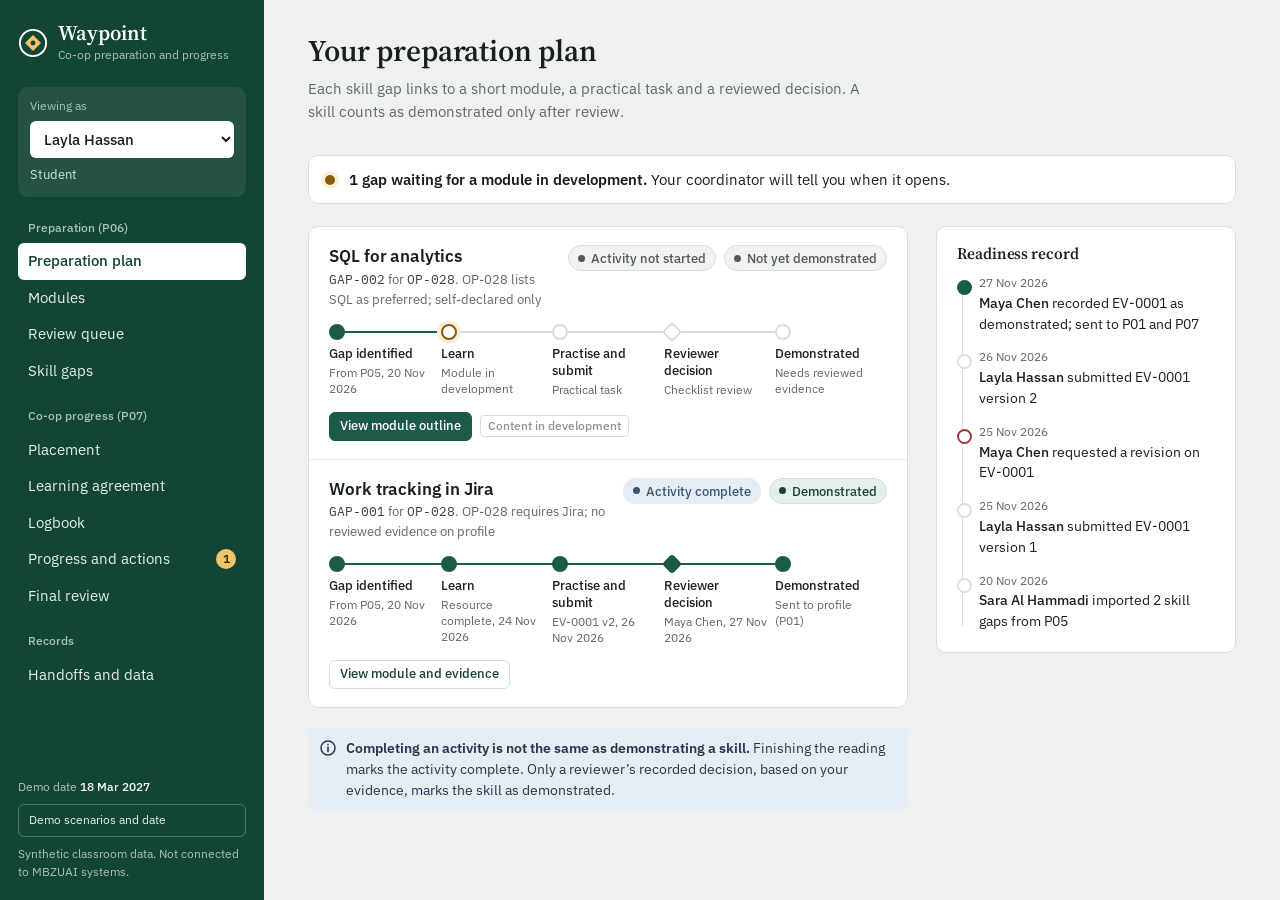
==== source/src/index.html @ a1a3642f "Publish Waypoint prototype (P06/P07) Co-Authored-By: Claude Opus 5.5 <noreply@anthropic.com>" ====
<!doctype html>
<html lang="en">
<head>
<meta charset="utf-8">
<meta name="viewport" content="width=device-width, initial-scale=1">
<title>Waypoint · Co-op preparation and progress</title>
<meta name="description" content="Classroom prototype for BUS2010 projects P06 and P07: internship preparation and co-op learning progress.">
<link rel="icon" href="data:image/svg+xml,%3Csvg xmlns='http://www.w3.org/2000/svg' viewBox='0 0 32 32'%3E%3Ccircle cx='16' cy='16' r='15' fill='%23134537'/%3E%3Cpath d='M16 7.5 24.5 16 16 24.5 7.5 16z' fill='%23F2C36B'/%3E%3C/svg%3E">
<link rel="stylesheet" href="fonts/fonts.css"><!--FONTS-->
<link rel="stylesheet" href="styles.css">
</head>
<body>
<div id="root"></div>
<noscript>Waypoint needs JavaScript to run.</noscript>
<script src="data.js"></script>
<script src="app.js"></script>
</body>
</html>
---- source/src/fonts/fonts.css ----
@font-face{font-family:'Plex Sans';src:url(plex.woff2) format('woff2');font-weight:400 600;font-style:normal;font-display:swap}
@font-face{font-family:'Plex Sans';src:url(plex-italic.woff2) format('woff2');font-weight:400;font-style:italic;font-display:swap}
@font-face{font-family:'Source Serif';src:url(serif.woff2) format('woff2');font-weight:400 600;font-style:normal;font-display:swap}
@font-face{font-family:'Plex Mono';src:url(mono.woff2) format('woff2');font-weight:400;font-style:normal;font-display:swap}
---- source/src/styles.css ----
/* Waypoint — design tokens */
:root {
  --canvas: #EEF1EF;
  --paper: #FFFFFF;
  --ink: #18201C;
  --ink-2: #3A4540;
  --muted: #5E6A64;
  --line: #D8DFDB;
  --line-2: #E7ECE9;

  --pine: #1D5A49;
  --pine-ink: #134537;
  --pine-50: #E4EFEA;
  --pine-100: #CFE2DA;

  --slate: #3C5672;  --slate-50: #E5ECF3;
  --amber: #8A5A0E;  --amber-50: #FAF0DA; --amber-line: #E9CF9A;
  --red: #A23A31;    --red-50: #FBE7E4;   --red-line: #EDBDB7;

  --serif: "Source Serif", "Iowan Old Style", "Charter", Georgia, serif;
  --sans: "Plex Sans", "IBM Plex Sans", "Segoe UI", system-ui, sans-serif;
  --mono: "Plex Mono", "IBM Plex Mono", ui-monospace, Menlo, monospace;

  --r-sm: 6px; --r-md: 10px;
  --focus: 0 0 0 3px #FFFFFF, 0 0 0 5px var(--pine);
}

* { box-sizing: border-box; }
html, body { margin: 0; height: 100%; }
body {
  font-family: var(--sans); font-size: 15px; line-height: 1.55; color: var(--ink);
  background: var(--canvas); -webkit-font-smoothing: antialiased;
  font-feature-settings: "kern", "liga";
}
h1, h2, h3 { font-family: var(--serif); font-weight: 600; color: var(--ink); margin: 0; letter-spacing: -0.005em; }
h1 { font-size: 30px; line-height: 1.15; }
h2 { font-size: 20px; line-height: 1.3; }
h3 { font-size: 16px; line-height: 1.35; font-family: var(--sans); font-weight: 600; }
p { margin: 0 0 10px; }
a { color: var(--pine); text-underline-offset: 2px; }
button, input, select, textarea { font: inherit; color: inherit; }
:focus-visible { outline: none; box-shadow: var(--focus); border-radius: var(--r-sm); }
.id { font-family: var(--mono); font-size: 12.5px; color: var(--ink-2); letter-spacing: 0; }
.muted { color: var(--muted); }
.small { font-size: 13px; }
.sr-only { position: absolute; width: 1px; height: 1px; overflow: hidden; clip: rect(0 0 0 0); white-space: nowrap; }

/* ---------- Shell ---------- */
.app { display: grid; grid-template-columns: 264px 1fr; min-height: 100vh; }
.side {
  background: var(--pine-ink); color: #E6EFEA; padding: 22px 18px 18px;
  display: flex; flex-direction: column; gap: 22px; position: sticky; top: 0; height: 100vh; overflow-y: auto;
}
.brand { display: flex; align-items: center; gap: 10px; }
.brand-mark { width: 30px; height: 30px; flex: none; }
.brand-name { font-family: var(--serif); font-size: 21px; font-weight: 600; color: #fff; line-height: 1; }
.brand-sub { font-size: 12px; color: #A9C4B9; margin-top: 3px; }

.whoami { background: rgba(255,255,255,0.07); border-radius: var(--r-md); padding: 10px 12px 12px; }
.whoami label { display: block; font-size: 12px; color: #A9C4B9; margin-bottom: 6px; }
.whoami select {
  width: 100%; background: #fff; color: var(--ink); border: 0; border-radius: var(--r-sm);
  padding: 8px 10px; font-weight: 500;
}
.whoami .role-line { font-size: 12.5px; color: #CFE2DA; margin-top: 7px; }

nav { display: grid; gap: 18px; }
.nav-group h4 { font-family: var(--sans); font-size: 12px; font-weight: 500; color: #A9C4B9; margin: 0 0 6px 10px; }
.nav-group ul { list-style: none; margin: 0; padding: 0; }
.nav-group a {
  display: flex; align-items: center; justify-content: space-between; gap: 8px;
  padding: 7px 10px; border-radius: var(--r-sm); color: #E6EFEA; text-decoration: none; font-size: 14.5px;
}
.nav-group a:hover { background: rgba(255,255,255,0.07); }
.nav-group a[aria-current="page"] { background: #fff; color: var(--pine-ink); font-weight: 500; }
.nav-count {
  font-size: 11.5px; font-weight: 600; min-width: 20px; height: 20px; padding: 0 6px; border-radius: 10px;
  background: #F2C36B; color: #3A2604; display: inline-flex; align-items: center; justify-content: center;
}
.side-foot { margin-top: auto; font-size: 12px; color: #A9C4B9; display: grid; gap: 8px; }
.side-foot .today { color: #fff; font-weight: 500; }
.side-foot button { background: transparent; border: 1px solid rgba(255,255,255,0.25); color: #E6EFEA; border-radius: var(--r-sm); padding: 6px 10px; cursor: pointer; text-align: left; }
.side-foot button:hover { background: rgba(255,255,255,0.07); }

.main { padding: 34px 44px 60px; min-width: 0; }
.page-head { max-width: 1040px; display: flex; align-items: flex-start; justify-content: space-between; gap: 24px; margin-bottom: 22px; }
.page-head .lede { color: var(--muted); margin-top: 8px; max-width: 64ch; }
.crumb { font-size: 13px; color: var(--muted); margin-bottom: 8px; }
.crumb a { color: var(--muted); }

.layout { display: grid; grid-template-columns: minmax(0, 1fr) 300px; gap: 28px; max-width: 1040px; align-items: start; }
.layout.single { grid-template-columns: minmax(0, 1fr); }
.stack { display: grid; gap: 20px; }

.panel { background: var(--paper); border: 1px solid var(--line); border-radius: var(--r-md); }
.panel-head { padding: 16px 20px 0; display: flex; align-items: baseline; justify-content: space-between; gap: 12px; }
.panel-body { padding: 14px 20px 20px; }
.panel-body > :last-child { margin-bottom: 0; }
.divided > * + * { border-top: 1px solid var(--line-2); }

/* ---------- Next action strip ---------- */
.next {
  max-width: 1040px; display: flex; align-items: center; gap: 14px; margin-bottom: 22px;
  background: var(--paper); border: 1px solid var(--line); border-radius: var(--r-md); padding: 12px 16px;
}
.next-dot { width: 10px; height: 10px; border-radius: 50%; background: var(--amber); flex: none; box-shadow: 0 0 0 4px var(--amber-50); }
.next.done .next-dot { background: var(--pine); box-shadow: 0 0 0 4px var(--pine-50); }
.next.block .next-dot { background: var(--red); box-shadow: 0 0 0 4px var(--red-50); }
.next-text { flex: 1; }
.next-text strong { font-weight: 600; }

/* ---------- Status chips ---------- */
.chip {
  display: inline-flex; align-items: center; gap: 6px; font-size: 12.5px; font-weight: 500;
  padding: 2px 9px; border-radius: 999px; border: 1px solid transparent; white-space: nowrap; line-height: 1.6;
}
.chip::before { content: ""; width: 7px; height: 7px; border-radius: 50%; background: currentColor; }
.chip.none { background: #F1F3F2; color: #4F5A55; border-color: var(--line); }
.chip.info { background: var(--slate-50); color: var(--slate); }
.chip.wait { background: var(--amber-50); color: var(--amber); border-color: var(--amber-line); }
.chip.warn { background: var(--red-50); color: var(--red); border-color: var(--red-line); }
.chip.ok { background: var(--pine-50); color: var(--pine-ink); border-color: var(--pine-100); }
.chip.plain::before { display: none; }

.tag { font-size: 11.5px; font-weight: 500; padding: 1px 7px; border-radius: 4px; border: 1px solid var(--line); color: var(--muted); background: #fff; white-space: nowrap; }
.tag.sim { border-style: dashed; }
.tag.def { color: #8A9590; }

/* ---------- Evidence chain (signature element) ---------- */
.chain { padding: 0; list-style: none; display: grid; grid-template-columns: repeat(5, minmax(0, 1fr)); position: relative; margin: 6px 0 2px; }
.chain-step { position: relative; padding-top: 22px; padding-right: 8px; }
.chain-step::before { /* connector */
  content: ""; position: absolute; top: 7px; left: 0; right: 0; height: 2px; background: var(--line);
}
.chain-step:first-child::before { left: 8px; }
.chain-step:last-child::before { right: auto; width: 8px; }
.chain-step.reached::before { background: var(--pine); }
.chain-node {
  position: absolute; top: 0; left: 0; width: 16px; height: 16px; border-radius: 50%;
  background: #fff; border: 2px solid var(--line); z-index: 1;
}
.chain-step.reached .chain-node { background: var(--pine); border-color: var(--pine); }
.chain-step.current .chain-node { border-color: var(--amber); background: #fff; box-shadow: 0 0 0 4px var(--amber-50); }
.chain-step.blocked .chain-node { border-color: var(--red); box-shadow: 0 0 0 4px var(--red-50); }
.chain-label { font-size: 13px; font-weight: 500; color: var(--ink); line-height: 1.3; }
.chain-sub { font-size: 12px; color: var(--muted); line-height: 1.35; margin-top: 2px; }
.chain-step.gate .chain-node { border-radius: 4px; transform: rotate(45deg) scale(0.9); }
.chain-gate-note {
  position: absolute; top: -3px; left: 22px; font-size: 11.5px; color: var(--muted); white-space: nowrap;
}

/* ---------- Skill rows ---------- */
.skill { padding: 18px 20px; }
.skill-top { display: flex; justify-content: space-between; align-items: flex-start; gap: 16px; margin-bottom: 14px; }
.skill-top h3 { font-size: 16.5px; }
.skill-top > :last-child { flex: none; }
.skill-top .btn-row { flex-wrap: nowrap; }
.skill-meta { font-size: 13px; color: var(--muted); margin-top: 2px; }

/* ---------- Buttons & forms ---------- */
.btn {
  display: inline-flex; align-items: center; justify-content: center; gap: 8px;
  border-radius: var(--r-sm); border: 1px solid var(--pine); background: var(--pine); color: #fff;
  padding: 8px 14px; font-weight: 500; font-size: 14px; cursor: pointer; text-decoration: none; line-height: 1.3;
}
.btn:hover { background: var(--pine-ink); border-color: var(--pine-ink); }
.btn.secondary { background: #fff; color: var(--pine-ink); border-color: var(--pine-100); }
.btn.secondary:hover { background: var(--pine-50); }
.btn.danger { background: #fff; color: var(--red); border-color: var(--red-line); }
.btn.danger:hover { background: var(--red-50); }
.btn.ghost { background: transparent; border-color: transparent; color: var(--pine-ink); padding-left: 6px; padding-right: 6px; }
.btn.ghost:hover { background: var(--pine-50); }
.btn.sm { padding: 5px 10px; font-size: 13px; }
.btn[disabled] { background: #EEF1EF; color: #8B9690; border-color: var(--line); cursor: not-allowed; }
.btn-row { display: flex; flex-wrap: wrap; gap: 8px; align-items: center; }

.field { display: grid; gap: 5px; margin-bottom: 14px; }
.field label, .field .label { font-size: 13.5px; font-weight: 500; color: var(--ink-2); }
.field .hint { font-size: 12.5px; color: var(--muted); }
.input, select.input, textarea.input {
  width: 100%; border: 1px solid #C9D2CD; border-radius: var(--r-sm); background: #fff; padding: 8px 10px;
}
textarea.input { min-height: 96px; resize: vertical; line-height: 1.5; }
.input:focus { outline: none; border-color: var(--pine); box-shadow: 0 0 0 3px var(--pine-50); }
.field.error .input { border-color: var(--red); }
.field .err { font-size: 12.5px; color: var(--red); font-weight: 500; }
.grid-2 { display: grid; grid-template-columns: 1fr 1fr; gap: 14px; }
.check { display: flex; gap: 10px; align-items: flex-start; padding: 8px 0; }
.check input { width: 17px; height: 17px; margin-top: 3px; accent-color: var(--pine); flex: none; }

/* ---------- Notices ---------- */
.notice { border-radius: var(--r-sm); padding: 10px 12px; font-size: 13.5px; display: flex; gap: 10px; align-items: flex-start; }
.notice.rule { background: var(--slate-50); color: #24384D; }
.notice.warn { background: var(--red-50); color: #6E231D; }
.notice.wait { background: var(--amber-50); color: #5C3B07; }
.notice.ok { background: var(--pine-50); color: var(--pine-ink); }
.notice svg { flex: none; margin-top: 2px; }
.locked { font-size: 12.5px; color: var(--muted); }
.locked button { background: none; border: 0; padding: 0; color: var(--pine); text-decoration: underline; cursor: pointer; font-size: inherit; }

/* ---------- Tables ---------- */
.table { width: 100%; border-collapse: collapse; font-size: 14px; }
.table th { text-align: left; font-weight: 500; font-size: 12.5px; color: var(--muted); padding: 8px 10px; border-bottom: 1px solid var(--line); }
.table td { padding: 10px; border-bottom: 1px solid var(--line-2); vertical-align: top; }
.table tr:last-child td { border-bottom: 0; }
.table tr.is-overdue td { background: #FFF8F7; }

/* ---------- Record rail (history timeline) ---------- */
.rail { position: sticky; top: 24px; }
.rail .panel-body { padding-top: 10px; }
.timeline { list-style: none; margin: 0; padding: 0; position: relative; }
.timeline::before { content: ""; position: absolute; left: 5px; top: 6px; bottom: 6px; width: 1px; background: var(--line); }
.timeline li { position: relative; padding: 0 0 14px 22px; font-size: 13.5px; }
.timeline li:last-child { padding-bottom: 0; }
.timeline li::before { content: ""; position: absolute; left: 0; top: 6px; width: 11px; height: 11px; border-radius: 50%; background: #fff; border: 2px solid var(--line); }
.timeline li.ok::before { border-color: var(--pine); background: var(--pine); }
.timeline li.wait::before { border-color: #D8A445; }
.timeline li.warn::before { border-color: var(--red); }
.timeline .when { font-size: 12px; color: var(--muted); }
.timeline .who { font-weight: 500; }

/* ---------- Module page ---------- */
.reading { font-family: var(--serif); font-size: 16.5px; line-height: 1.65; max-width: 62ch; }
.reading h3 { font-family: var(--serif); font-size: 17px; margin: 16px 0 4px; }
.reading p { margin: 0 0 6px; }
.outcome { font-family: var(--serif); font-size: 18px; line-height: 1.5; color: var(--ink); max-width: 60ch; }
.checklist { margin: 0; padding: 0 0 0 0; list-style: none; counter-reset: c; }
.checklist li { counter-increment: c; display: grid; grid-template-columns: 26px 1fr; padding: 6px 0; font-size: 14px; }
.checklist li::before { content: counter(c); font-family: var(--mono); font-size: 12px; color: var(--muted); padding-top: 2px; }

/* ---------- Simulated board ---------- */
.board { display: grid; grid-template-columns: repeat(3, minmax(0, 1fr)); gap: 12px; }
.col { background: #F5F7F6; border: 1px solid var(--line-2); border-radius: var(--r-sm); padding: 10px; min-height: 160px; }
.col-head { display: flex; justify-content: space-between; font-size: 13px; font-weight: 600; color: var(--ink-2); margin-bottom: 8px; }
.card { background: #fff; border: 1px solid var(--line); border-radius: var(--r-sm); padding: 9px 10px; margin-bottom: 8px; font-size: 13.5px; }
.card .key { font-family: var(--mono); font-size: 11.5px; color: var(--muted); }
.card .summary { margin: 2px 0 8px; line-height: 1.4; }
.card .row { display: flex; gap: 6px; align-items: center; flex-wrap: wrap; }
.card select { font-size: 12.5px; padding: 3px 6px; border: 1px solid var(--line); border-radius: 4px; background: #fff; max-width: 100%; }
.card .unassigned { color: var(--red); font-size: 12px; font-weight: 500; }
.board.readonly .card select, .board.readonly .card button { display: none; }
.board-log { margin: 12px 0 0; padding: 0; list-style: none; font-size: 13px; }
.board-log li { padding: 5px 0; border-top: 1px dashed var(--line); }

/* ---------- Diff / versions ---------- */
.version { border: 1px solid var(--line); border-radius: var(--r-sm); padding: 12px 14px; }
.version + .version { margin-top: 10px; }
.version.superseded { background: #FAFBFA; }
.version .vhead { display: flex; justify-content: space-between; gap: 10px; font-size: 12.5px; color: var(--muted); margin-bottom: 6px; }
.feedback { border-left: 0; background: var(--amber-50); border-radius: var(--r-sm); padding: 10px 12px; font-size: 14px; margin-top: 10px; }
.feedback.note { background: #F3F6F4; }
.feedback .fhead { font-size: 12.5px; color: var(--muted); margin-bottom: 3px; }

/* ---------- Outcomes / progress ---------- */
.outcome-row { display: grid; grid-template-columns: 54px minmax(0,1fr) 170px; gap: 14px; padding: 14px 20px; align-items: start; }
.outcome-row .lo { font-family: var(--mono); font-size: 12.5px; color: var(--muted); padding-top: 2px; }
.ev-list { display: flex; flex-wrap: wrap; gap: 6px; margin-top: 6px; }
.ev { font-family: var(--mono); font-size: 12px; padding: 2px 7px; border-radius: 4px; background: #F1F4F2; border: 1px solid var(--line-2); color: var(--ink-2); }
.ev.missing { background: var(--red-50); color: var(--red); border-color: var(--red-line); font-family: var(--sans); font-weight: 500; }
.ev.excluded { text-decoration: line-through; color: var(--muted); }

.two-col { display: grid; grid-template-columns: 1fr 1fr; gap: 20px; }
.voice { border-radius: var(--r-md); padding: 18px 20px; border: 1px solid var(--line); background: #fff; }
.voice.employer { background: #F7F8FA; }
.voice h3 { margin-bottom: 4px; }
.voice .who { font-size: 13px; color: var(--muted); margin-bottom: 12px; }
.quote { font-family: var(--serif); font-size: 16px; line-height: 1.6; }

.kv { display: grid; grid-template-columns: 130px 1fr; gap: 6px 14px; font-size: 14px; }
.kv dt { color: var(--muted); }
.kv dd { margin: 0; }

pre.payload {
  font-family: var(--mono); font-size: 12px; line-height: 1.55; background: #F4F6F5; border: 1px solid var(--line-2);
  border-radius: var(--r-sm); padding: 10px 12px; overflow-x: auto; margin: 8px 0 0; color: var(--ink-2);
}

/* ---------- Toast ---------- */
.toast {
  position: fixed; bottom: 22px; left: 50%; transform: translate(-50%, 20px); opacity: 0;
  background: var(--ink); color: #fff; padding: 10px 16px; border-radius: var(--r-sm); font-size: 14px;
  transition: opacity .18s ease, transform .18s ease; pointer-events: none; z-index: 10; max-width: 80vw;
}
.toast.show { opacity: 1; transform: translate(-50%, 0); }

/* ---------- Dialog ---------- */
dialog { border: 0; border-radius: var(--r-md); padding: 0; width: min(520px, 92vw); box-shadow: 0 20px 60px rgba(20,30,25,.25); }
dialog::backdrop { background: rgba(20,30,25,.35); }
dialog .panel-body { padding: 20px 22px; }
.preset { display: grid; grid-template-columns: 1fr auto; gap: 12px; align-items: center; padding: 12px 0; border-top: 1px solid var(--line-2); }
.preset:first-of-type { border-top: 0; }

.empty { padding: 26px 20px; text-align: left; }
.empty h3 { margin-bottom: 4px; }

@media (max-width: 1100px) {
  .layout { grid-template-columns: minmax(0, 1fr); }
  .rail { position: static; }
}
@media (max-width: 820px) {
  .app { grid-template-columns: 1fr; }
  .side { position: static; height: auto; }
  .main { padding: 24px 18px 48px; }
  .board, .two-col, .grid-2 { grid-template-columns: 1fr; }
  .chain { grid-template-columns: 1fr; gap: 0; }
  .chain-step { padding: 0 0 14px 28px; }
  .chain-step::before, .chain-step:first-child::before, .chain-step:last-child::before { top: 0; bottom: 0; left: 7px; right: auto; width: 2px; height: auto; }
  .chain-step:first-child::before { top: 8px; }
  .chain-step:last-child::before { bottom: auto; height: 8px; }
  .skill-top, .page-head { flex-direction: column; gap: 10px; }
  .skill-top .btn-row { flex-wrap: wrap; }
  .table { display: block; overflow-x: auto; }
  .kv { grid-template-columns: 1fr; }
  .outcome-row { grid-template-columns: 1fr; }
}
@media (prefers-reduced-motion: reduce) { .toast { transition: none; } }
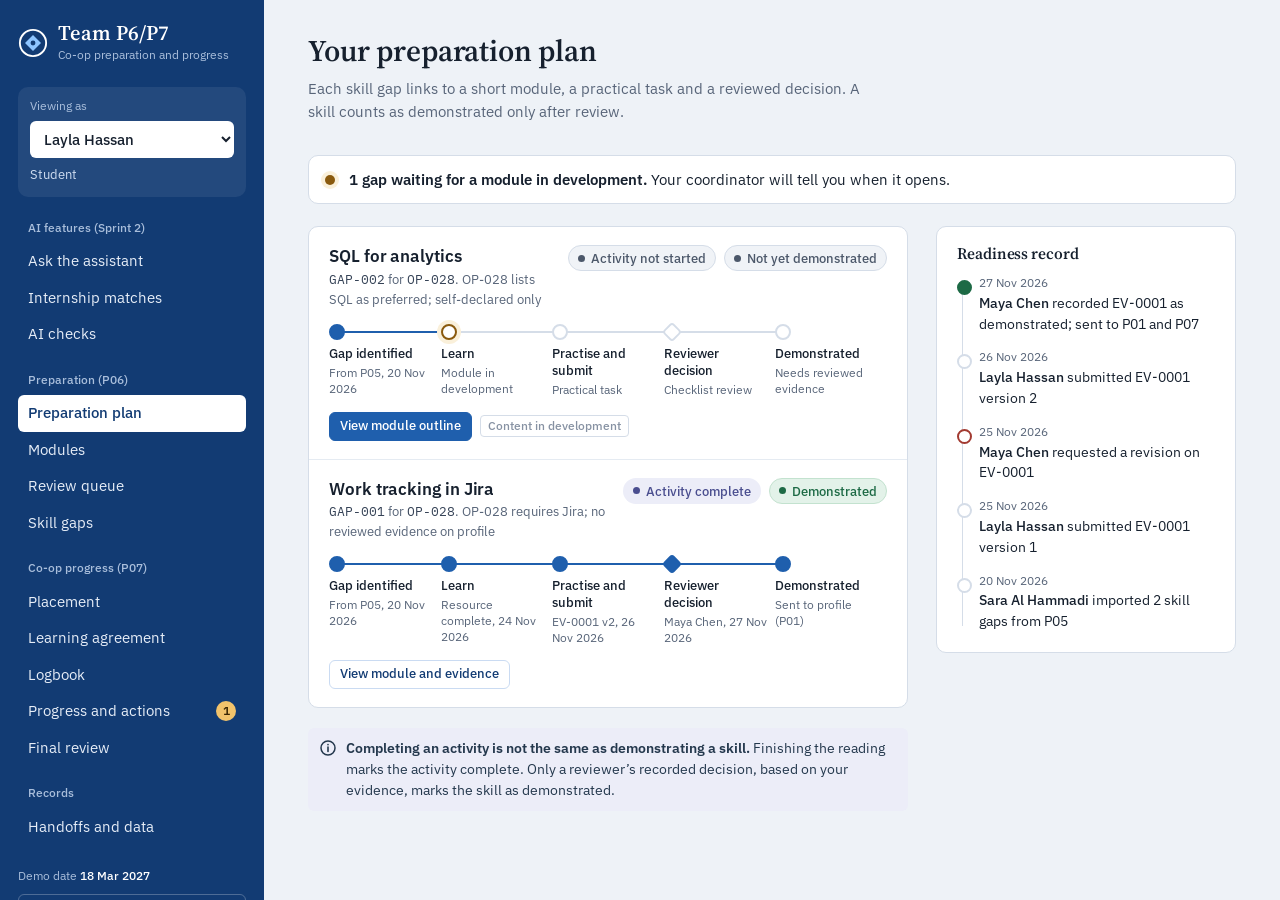
==== commit 04fb80da: "Sprint 2: Team P6/P7 rebrand, blue theme, AI assistant and matching - Rename the product to Team P6/" ====
--- a/source/src/index.html
+++ b/source/src/index.html
@@ -3,16 +3,18 @@
 <head>
 <meta charset="utf-8">
 <meta name="viewport" content="width=device-width, initial-scale=1">
-<title>Waypoint · Co-op preparation and progress</title>
-<meta name="description" content="Classroom prototype for BUS2010 projects P06 and P07: internship preparation and co-op learning progress.">
-<link rel="icon" href="data:image/svg+xml,%3Csvg xmlns='http://www.w3.org/2000/svg' viewBox='0 0 32 32'%3E%3Ccircle cx='16' cy='16' r='15' fill='%23134537'/%3E%3Cpath d='M16 7.5 24.5 16 16 24.5 7.5 16z' fill='%23F2C36B'/%3E%3C/svg%3E">
+<title>Team P6/P7 · Co-op preparation and progress</title>
+<meta name="description" content="Team P6/P7 classroom prototype for BUS2010 IPP projects P06 and P07: internship preparation, co-op learning progress, and Sprint 2 AI features (FAQ assistant and internship matching).">
+<link rel="icon" href="data:image/svg+xml,%3Csvg xmlns='http://www.w3.org/2000/svg' viewBox='0 0 32 32'%3E%3Ccircle cx='16' cy='16' r='15' fill='%23123B73'/%3E%3Cpath d='M16 7.5 24.5 16 16 24.5 7.5 16z' fill='%238EC5FF'/%3E%3C/svg%3E">
 <link rel="stylesheet" href="fonts/fonts.css"><!--FONTS-->
 <link rel="stylesheet" href="styles.css">
 </head>
 <body>
 <div id="root"></div>
-<noscript>Waypoint needs JavaScript to run.</noscript>
+<noscript>Team P6/P7 needs JavaScript to run.</noscript>
 <script src="data.js"></script>
+<script src="ai_data.js"></script>
+<script src="ai_engine.js"></script>
 <script src="app.js"></script>
 </body>
 </html>
--- a/source/src/styles.css
+++ b/source/src/styles.css
@@ -1,19 +1,20 @@
-/* Waypoint — design tokens */
+/* Team P6/P7 — design tokens (blue theme, Sprint 2) */
 :root {
-  --canvas: #EEF1EF;
+  --canvas: #EEF2F7;
   --paper: #FFFFFF;
-  --ink: #18201C;
-  --ink-2: #3A4540;
-  --muted: #5E6A64;
-  --line: #D8DFDB;
-  --line-2: #E7ECE9;
-
-  --pine: #1D5A49;
-  --pine-ink: #134537;
-  --pine-50: #E4EFEA;
-  --pine-100: #CFE2DA;
-
-  --slate: #3C5672;  --slate-50: #E5ECF3;
+  --ink: #16202E;
+  --ink-2: #364357;
+  --muted: #586579;
+  --line: #D5DDE8;
+  --line-2: #E5EBF2;
+
+  --brand: #1F5FAD;
+  --brand-ink: #123B73;
+  --brand-50: #E7EFFA;
+  --brand-100: #CADBF2;
+
+  --green: #1D6A45;  --green-50: #E3F2E9; --green-100: #C3E2CF;
+  --slate: #4A4E8F;  --slate-50: #ECEDF8;
   --amber: #8A5A0E;  --amber-50: #FAF0DA; --amber-line: #E9CF9A;
   --red: #A23A31;    --red-50: #FBE7E4;   --red-line: #EDBDB7;
 
@@ -22,7 +23,7 @@
   --mono: "Plex Mono", "IBM Plex Mono", ui-monospace, Menlo, monospace;
 
   --r-sm: 6px; --r-md: 10px;
-  --focus: 0 0 0 3px #FFFFFF, 0 0 0 5px var(--pine);
+  --focus: 0 0 0 3px #FFFFFF, 0 0 0 5px var(--brand);
 }
 
 * { box-sizing: border-box; }
@@ -37,7 +38,7 @@
 h2 { font-size: 20px; line-height: 1.3; }
 h3 { font-size: 16px; line-height: 1.35; font-family: var(--sans); font-weight: 600; }
 p { margin: 0 0 10px; }
-a { color: var(--pine); text-underline-offset: 2px; }
+a { color: var(--brand); text-underline-offset: 2px; }
 button, input, select, textarea { font: inherit; color: inherit; }
 :focus-visible { outline: none; box-shadow: var(--focus); border-radius: var(--r-sm); }
 .id { font-family: var(--mono); font-size: 12.5px; color: var(--ink-2); letter-spacing: 0; }
@@ -48,38 +49,38 @@
 /* ---------- Shell ---------- */
 .app { display: grid; grid-template-columns: 264px 1fr; min-height: 100vh; }
 .side {
-  background: var(--pine-ink); color: #E6EFEA; padding: 22px 18px 18px;
+  background: var(--brand-ink); color: #E6EDF7; padding: 22px 18px 18px;
   display: flex; flex-direction: column; gap: 22px; position: sticky; top: 0; height: 100vh; overflow-y: auto;
 }
 .brand { display: flex; align-items: center; gap: 10px; }
 .brand-mark { width: 30px; height: 30px; flex: none; }
 .brand-name { font-family: var(--serif); font-size: 21px; font-weight: 600; color: #fff; line-height: 1; }
-.brand-sub { font-size: 12px; color: #A9C4B9; margin-top: 3px; }
+.brand-sub { font-size: 12px; color: #A9BEDB; margin-top: 3px; }
 
 .whoami { background: rgba(255,255,255,0.07); border-radius: var(--r-md); padding: 10px 12px 12px; }
-.whoami label { display: block; font-size: 12px; color: #A9C4B9; margin-bottom: 6px; }
+.whoami label { display: block; font-size: 12px; color: #A9BEDB; margin-bottom: 6px; }
 .whoami select {
   width: 100%; background: #fff; color: var(--ink); border: 0; border-radius: var(--r-sm);
   padding: 8px 10px; font-weight: 500;
 }
-.whoami .role-line { font-size: 12.5px; color: #CFE2DA; margin-top: 7px; }
+.whoami .role-line { font-size: 12.5px; color: #CFDDF1; margin-top: 7px; }
 
 nav { display: grid; gap: 18px; }
-.nav-group h4 { font-family: var(--sans); font-size: 12px; font-weight: 500; color: #A9C4B9; margin: 0 0 6px 10px; }
+.nav-group h4 { font-family: var(--sans); font-size: 12px; font-weight: 500; color: #A9BEDB; margin: 0 0 6px 10px; }
 .nav-group ul { list-style: none; margin: 0; padding: 0; }
 .nav-group a {
   display: flex; align-items: center; justify-content: space-between; gap: 8px;
-  padding: 7px 10px; border-radius: var(--r-sm); color: #E6EFEA; text-decoration: none; font-size: 14.5px;
+  padding: 7px 10px; border-radius: var(--r-sm); color: #E6EDF7; text-decoration: none; font-size: 14.5px;
 }
 .nav-group a:hover { background: rgba(255,255,255,0.07); }
-.nav-group a[aria-current="page"] { background: #fff; color: var(--pine-ink); font-weight: 500; }
+.nav-group a[aria-current="page"] { background: #fff; color: var(--brand-ink); font-weight: 500; }
 .nav-count {
   font-size: 11.5px; font-weight: 600; min-width: 20px; height: 20px; padding: 0 6px; border-radius: 10px;
   background: #F2C36B; color: #3A2604; display: inline-flex; align-items: center; justify-content: center;
 }
-.side-foot { margin-top: auto; font-size: 12px; color: #A9C4B9; display: grid; gap: 8px; }
+.side-foot { margin-top: auto; font-size: 12px; color: #A9BEDB; display: grid; gap: 8px; }
 .side-foot .today { color: #fff; font-weight: 500; }
-.side-foot button { background: transparent; border: 1px solid rgba(255,255,255,0.25); color: #E6EFEA; border-radius: var(--r-sm); padding: 6px 10px; cursor: pointer; text-align: left; }
+.side-foot button { background: transparent; border: 1px solid rgba(255,255,255,0.25); color: #E6EDF7; border-radius: var(--r-sm); padding: 6px 10px; cursor: pointer; text-align: left; }
 .side-foot button:hover { background: rgba(255,255,255,0.07); }
 
 .main { padding: 34px 44px 60px; min-width: 0; }
@@ -104,7 +105,7 @@
   background: var(--paper); border: 1px solid var(--line); border-radius: var(--r-md); padding: 12px 16px;
 }
 .next-dot { width: 10px; height: 10px; border-radius: 50%; background: var(--amber); flex: none; box-shadow: 0 0 0 4px var(--amber-50); }
-.next.done .next-dot { background: var(--pine); box-shadow: 0 0 0 4px var(--pine-50); }
+.next.done .next-dot { background: var(--green); box-shadow: 0 0 0 4px var(--green-50); }
 .next.block .next-dot { background: var(--red); box-shadow: 0 0 0 4px var(--red-50); }
 .next-text { flex: 1; }
 .next-text strong { font-weight: 600; }
@@ -115,16 +116,16 @@
   padding: 2px 9px; border-radius: 999px; border: 1px solid transparent; white-space: nowrap; line-height: 1.6;
 }
 .chip::before { content: ""; width: 7px; height: 7px; border-radius: 50%; background: currentColor; }
-.chip.none { background: #F1F3F2; color: #4F5A55; border-color: var(--line); }
+.chip.none { background: #F0F3F7; color: #4C586A; border-color: var(--line); }
 .chip.info { background: var(--slate-50); color: var(--slate); }
 .chip.wait { background: var(--amber-50); color: var(--amber); border-color: var(--amber-line); }
 .chip.warn { background: var(--red-50); color: var(--red); border-color: var(--red-line); }
-.chip.ok { background: var(--pine-50); color: var(--pine-ink); border-color: var(--pine-100); }
+.chip.ok { background: var(--green-50); color: var(--green); border-color: var(--green-100); }
 .chip.plain::before { display: none; }
 
 .tag { font-size: 11.5px; font-weight: 500; padding: 1px 7px; border-radius: 4px; border: 1px solid var(--line); color: var(--muted); background: #fff; white-space: nowrap; }
 .tag.sim { border-style: dashed; }
-.tag.def { color: #8A9590; }
+.tag.def { color: #8792A3; }
 
 /* ---------- Evidence chain (signature element) ---------- */
 .chain { padding: 0; list-style: none; display: grid; grid-template-columns: repeat(5, minmax(0, 1fr)); position: relative; margin: 6px 0 2px; }
@@ -134,12 +135,12 @@
 }
 .chain-step:first-child::before { left: 8px; }
 .chain-step:last-child::before { right: auto; width: 8px; }
-.chain-step.reached::before { background: var(--pine); }
+.chain-step.reached::before { background: var(--brand); }
 .chain-node {
   position: absolute; top: 0; left: 0; width: 16px; height: 16px; border-radius: 50%;
   background: #fff; border: 2px solid var(--line); z-index: 1;
 }
-.chain-step.reached .chain-node { background: var(--pine); border-color: var(--pine); }
+.chain-step.reached .chain-node { background: var(--brand); border-color: var(--brand); }
 .chain-step.current .chain-node { border-color: var(--amber); background: #fff; box-shadow: 0 0 0 4px var(--amber-50); }
 .chain-step.blocked .chain-node { border-color: var(--red); box-shadow: 0 0 0 4px var(--red-50); }
 .chain-label { font-size: 13px; font-weight: 500; color: var(--ink); line-height: 1.3; }
@@ -160,43 +161,43 @@
 /* ---------- Buttons & forms ---------- */
 .btn {
   display: inline-flex; align-items: center; justify-content: center; gap: 8px;
-  border-radius: var(--r-sm); border: 1px solid var(--pine); background: var(--pine); color: #fff;
+  border-radius: var(--r-sm); border: 1px solid var(--brand); background: var(--brand); color: #fff;
   padding: 8px 14px; font-weight: 500; font-size: 14px; cursor: pointer; text-decoration: none; line-height: 1.3;
 }
-.btn:hover { background: var(--pine-ink); border-color: var(--pine-ink); }
-.btn.secondary { background: #fff; color: var(--pine-ink); border-color: var(--pine-100); }
-.btn.secondary:hover { background: var(--pine-50); }
+.btn:hover { background: var(--brand-ink); border-color: var(--brand-ink); }
+.btn.secondary { background: #fff; color: var(--brand-ink); border-color: var(--brand-100); }
+.btn.secondary:hover { background: var(--brand-50); }
 .btn.danger { background: #fff; color: var(--red); border-color: var(--red-line); }
 .btn.danger:hover { background: var(--red-50); }
-.btn.ghost { background: transparent; border-color: transparent; color: var(--pine-ink); padding-left: 6px; padding-right: 6px; }
-.btn.ghost:hover { background: var(--pine-50); }
+.btn.ghost { background: transparent; border-color: transparent; color: var(--brand-ink); padding-left: 6px; padding-right: 6px; }
+.btn.ghost:hover { background: var(--brand-50); }
 .btn.sm { padding: 5px 10px; font-size: 13px; }
-.btn[disabled] { background: #EEF1EF; color: #8B9690; border-color: var(--line); cursor: not-allowed; }
+.btn[disabled] { background: #EDF1F6; color: #8893A4; border-color: var(--line); cursor: not-allowed; }
 .btn-row { display: flex; flex-wrap: wrap; gap: 8px; align-items: center; }
 
 .field { display: grid; gap: 5px; margin-bottom: 14px; }
 .field label, .field .label { font-size: 13.5px; font-weight: 500; color: var(--ink-2); }
 .field .hint { font-size: 12.5px; color: var(--muted); }
 .input, select.input, textarea.input {
-  width: 100%; border: 1px solid #C9D2CD; border-radius: var(--r-sm); background: #fff; padding: 8px 10px;
+  width: 100%; border: 1px solid #C5CFDC; border-radius: var(--r-sm); background: #fff; padding: 8px 10px;
 }
 textarea.input { min-height: 96px; resize: vertical; line-height: 1.5; }
-.input:focus { outline: none; border-color: var(--pine); box-shadow: 0 0 0 3px var(--pine-50); }
+.input:focus { outline: none; border-color: var(--brand); box-shadow: 0 0 0 3px var(--brand-50); }
 .field.error .input { border-color: var(--red); }
 .field .err { font-size: 12.5px; color: var(--red); font-weight: 500; }
 .grid-2 { display: grid; grid-template-columns: 1fr 1fr; gap: 14px; }
 .check { display: flex; gap: 10px; align-items: flex-start; padding: 8px 0; }
-.check input { width: 17px; height: 17px; margin-top: 3px; accent-color: var(--pine); flex: none; }
+.check input { width: 17px; height: 17px; margin-top: 3px; accent-color: var(--brand); flex: none; }
 
 /* ---------- Notices ---------- */
 .notice { border-radius: var(--r-sm); padding: 10px 12px; font-size: 13.5px; display: flex; gap: 10px; align-items: flex-start; }
 .notice.rule { background: var(--slate-50); color: #24384D; }
 .notice.warn { background: var(--red-50); color: #6E231D; }
 .notice.wait { background: var(--amber-50); color: #5C3B07; }
-.notice.ok { background: var(--pine-50); color: var(--pine-ink); }
+.notice.ok { background: var(--green-50); color: var(--green); }
 .notice svg { flex: none; margin-top: 2px; }
 .locked { font-size: 12.5px; color: var(--muted); }
-.locked button { background: none; border: 0; padding: 0; color: var(--pine); text-decoration: underline; cursor: pointer; font-size: inherit; }
+.locked button { background: none; border: 0; padding: 0; color: var(--brand); text-decoration: underline; cursor: pointer; font-size: inherit; }
 
 /* ---------- Tables ---------- */
 .table { width: 100%; border-collapse: collapse; font-size: 14px; }
@@ -213,7 +214,7 @@
 .timeline li { position: relative; padding: 0 0 14px 22px; font-size: 13.5px; }
 .timeline li:last-child { padding-bottom: 0; }
 .timeline li::before { content: ""; position: absolute; left: 0; top: 6px; width: 11px; height: 11px; border-radius: 50%; background: #fff; border: 2px solid var(--line); }
-.timeline li.ok::before { border-color: var(--pine); background: var(--pine); }
+.timeline li.ok::before { border-color: var(--green); background: var(--green); }
 .timeline li.wait::before { border-color: #D8A445; }
 .timeline li.warn::before { border-color: var(--red); }
 .timeline .when { font-size: 12px; color: var(--muted); }
@@ -230,7 +231,7 @@
 
 /* ---------- Simulated board ---------- */
 .board { display: grid; grid-template-columns: repeat(3, minmax(0, 1fr)); gap: 12px; }
-.col { background: #F5F7F6; border: 1px solid var(--line-2); border-radius: var(--r-sm); padding: 10px; min-height: 160px; }
+.col { background: #F4F6FA; border: 1px solid var(--line-2); border-radius: var(--r-sm); padding: 10px; min-height: 160px; }
 .col-head { display: flex; justify-content: space-between; font-size: 13px; font-weight: 600; color: var(--ink-2); margin-bottom: 8px; }
 .card { background: #fff; border: 1px solid var(--line); border-radius: var(--r-sm); padding: 9px 10px; margin-bottom: 8px; font-size: 13.5px; }
 .card .key { font-family: var(--mono); font-size: 11.5px; color: var(--muted); }
@@ -245,17 +246,17 @@
 /* ---------- Diff / versions ---------- */
 .version { border: 1px solid var(--line); border-radius: var(--r-sm); padding: 12px 14px; }
 .version + .version { margin-top: 10px; }
-.version.superseded { background: #FAFBFA; }
+.version.superseded { background: #F9FAFC; }
 .version .vhead { display: flex; justify-content: space-between; gap: 10px; font-size: 12.5px; color: var(--muted); margin-bottom: 6px; }
 .feedback { border-left: 0; background: var(--amber-50); border-radius: var(--r-sm); padding: 10px 12px; font-size: 14px; margin-top: 10px; }
-.feedback.note { background: #F3F6F4; }
+.feedback.note { background: #F2F5F9; }
 .feedback .fhead { font-size: 12.5px; color: var(--muted); margin-bottom: 3px; }
 
 /* ---------- Outcomes / progress ---------- */
 .outcome-row { display: grid; grid-template-columns: 54px minmax(0,1fr) 170px; gap: 14px; padding: 14px 20px; align-items: start; }
 .outcome-row .lo { font-family: var(--mono); font-size: 12.5px; color: var(--muted); padding-top: 2px; }
 .ev-list { display: flex; flex-wrap: wrap; gap: 6px; margin-top: 6px; }
-.ev { font-family: var(--mono); font-size: 12px; padding: 2px 7px; border-radius: 4px; background: #F1F4F2; border: 1px solid var(--line-2); color: var(--ink-2); }
+.ev { font-family: var(--mono); font-size: 12px; padding: 2px 7px; border-radius: 4px; background: #F0F3F8; border: 1px solid var(--line-2); color: var(--ink-2); }
 .ev.missing { background: var(--red-50); color: var(--red); border-color: var(--red-line); font-family: var(--sans); font-weight: 500; }
 .ev.excluded { text-decoration: line-through; color: var(--muted); }
 
@@ -271,7 +272,7 @@
 .kv dd { margin: 0; }
 
 pre.payload {
-  font-family: var(--mono); font-size: 12px; line-height: 1.55; background: #F4F6F5; border: 1px solid var(--line-2);
+  font-family: var(--mono); font-size: 12px; line-height: 1.55; background: #F3F5F9; border: 1px solid var(--line-2);
   border-radius: var(--r-sm); padding: 10px 12px; overflow-x: auto; margin: 8px 0 0; color: var(--ink-2);
 }
 
@@ -284,14 +285,65 @@
 .toast.show { opacity: 1; transform: translate(-50%, 0); }
 
 /* ---------- Dialog ---------- */
-dialog { border: 0; border-radius: var(--r-md); padding: 0; width: min(520px, 92vw); box-shadow: 0 20px 60px rgba(20,30,25,.25); }
-dialog::backdrop { background: rgba(20,30,25,.35); }
+dialog { border: 0; border-radius: var(--r-md); padding: 0; width: min(520px, 92vw); box-shadow: 0 20px 60px rgba(15,25,45,.25); }
+dialog::backdrop { background: rgba(15,25,45,.35); }
 dialog .panel-body { padding: 20px 22px; }
 .preset { display: grid; grid-template-columns: 1fr auto; gap: 12px; align-items: center; padding: 12px 0; border-top: 1px solid var(--line-2); }
 .preset:first-of-type { border-top: 0; }
 
 .empty { padding: 26px 20px; text-align: left; }
 .empty h3 { margin-bottom: 4px; }
+
+
+/* ---------- Sprint 2: assistant ---------- */
+.chat { display: grid; gap: 10px; max-height: 520px; overflow-y: auto; padding: 4px 2px 8px; }
+.msg { display: grid; gap: 3px; max-width: 86%; }
+.msg.user { justify-self: end; text-align: right; }
+.msg .bubble { border-radius: 12px; padding: 10px 13px; font-size: 14.5px; line-height: 1.5; text-align: left; }
+.msg .bubble p { margin: 0 0 6px; } .msg .bubble p:last-child { margin: 0; }
+.msg.user .bubble { background: var(--brand); color: #fff; border-bottom-right-radius: 4px; }
+.msg.bot .bubble { background: var(--brand-50); color: var(--ink); border-bottom-left-radius: 4px; }
+.msg.handoff .bubble { background: var(--amber-50); border: 1px solid var(--amber-line); }
+.msg.human .bubble { background: #fff; border: 1px solid var(--green-100); }
+.msg .meta { font-size: 11.5px; color: var(--muted); }
+.msg .src { font-size: 12px; color: var(--muted); margin-top: 6px; }
+.chat-form { display: flex; gap: 8px; margin-top: 10px; }
+.chat-form .input { flex: 1; }
+.suggest { display: flex; flex-wrap: wrap; gap: 6px; margin-top: 10px; }
+.pill { font: inherit; font-size: 12.5px; border: 1px solid var(--brand-100); background: #fff; color: var(--brand-ink); border-radius: 999px; padding: 4px 11px; cursor: pointer; }
+.pill:hover { background: var(--brand-50); }
+.steps { margin: 0; padding-left: 18px; display: grid; gap: 6px; }
+.kb { margin: 8px 0 0; padding-left: 0; list-style: none; display: grid; gap: 4px; }
+details summary { cursor: pointer; color: var(--brand-ink); font-weight: 500; }
+body.embedded { background: #fff; }
+.embed-wrap { max-width: 460px; margin: 0 auto; padding: 14px; }
+.embed-head { display: flex; gap: 10px; align-items: center; padding-bottom: 10px; margin-bottom: 10px; border-bottom: 1px solid var(--line-2); }
+
+/* ---------- Sprint 2: matching ---------- */
+.match { background: var(--paper); border: 1px solid var(--line); border-left: 4px solid var(--brand); border-radius: var(--r-md); padding: 16px 20px; }
+.match.weak { border-left-color: var(--line); }
+.match-top { display: flex; gap: 14px; align-items: flex-start; margin-bottom: 12px; }
+.match-top h3 { font-size: 16.5px; }
+.rank { flex: none; width: 34px; height: 34px; border-radius: 50%; background: var(--brand-ink); color: #fff; font-weight: 600; display: grid; place-items: center; font-family: var(--serif); font-size: 17px; }
+.match.weak .rank { background: #8893A4; }
+.scoreline { display: flex; align-items: center; gap: 12px; }
+.scorebar { flex: 1; height: 12px; border-radius: 6px; background: var(--line-2); display: flex; overflow: hidden; }
+.scorebar .seg { display: block; height: 100%; }
+.s1 { background: var(--brand-ink); } .s2 { background: #4F86D0; } .s3 { background: #7FA9E3; } .s4 { background: #B7CFF0; }
+.score { font-family: var(--serif); font-size: 22px; font-weight: 600; color: var(--brand-ink); white-space: nowrap; }
+.legend { display: flex; flex-wrap: wrap; gap: 4px 14px; margin-top: 6px; }
+.legend i { display: inline-block; width: 9px; height: 9px; border-radius: 2px; margin-right: 5px; vertical-align: 0; }
+h4.mini { font-family: var(--sans); font-size: 12.5px; font-weight: 600; color: var(--ink-2); margin: 0 0 4px; text-transform: none; }
+.reasons, .checks, .gaps { margin: 0; padding-left: 0; list-style: none; font-size: 13.5px; display: grid; gap: 4px; }
+.reasons li { padding-left: 14px; position: relative; } .reasons li::before { content: ""; position: absolute; left: 2px; top: 9px; width: 5px; height: 5px; border-radius: 50%; background: var(--brand); }
+.checks .st { display: inline-block; min-width: 58px; font-size: 11.5px; font-weight: 600; padding: 0 6px; border-radius: 4px; text-align: center; margin-right: 4px; }
+.checks .pass .st { background: var(--green-50); color: var(--green); }
+.checks .fail .st { background: var(--red-50); color: var(--red); }
+.checks .unknown .st { background: var(--amber-50); color: var(--amber); }
+.gaps li { display: flex; flex-wrap: wrap; gap: 6px; align-items: center; }
+.gap-req { font-weight: 600; color: var(--red); } .gap-des { font-weight: 500; color: var(--amber); }
+.match-foot { display: flex; justify-content: space-between; align-items: center; gap: 10px; flex-wrap: wrap; margin-top: 12px; padding-top: 10px; border-top: 1px solid var(--line-2); }
+.bigstat { font-size: 14px; color: var(--muted); white-space: nowrap; } .bigstat span { font-family: var(--serif); font-size: 30px; font-weight: 600; color: var(--green); }
 
 @media (max-width: 1100px) {
   .layout { grid-template-columns: minmax(0, 1fr); }
@@ -307,7 +359,8 @@
   .chain-step::before, .chain-step:first-child::before, .chain-step:last-child::before { top: 0; bottom: 0; left: 7px; right: auto; width: 2px; height: auto; }
   .chain-step:first-child::before { top: 8px; }
   .chain-step:last-child::before { bottom: auto; height: 8px; }
-  .skill-top, .page-head { flex-direction: column; gap: 10px; }
+  .skill-top, .page-head, .match-top { flex-direction: column; gap: 10px; }
+  .msg { max-width: 100%; }
   .skill-top .btn-row { flex-wrap: wrap; }
   .table { display: block; overflow-x: auto; }
   .kv { grid-template-columns: 1fr; }
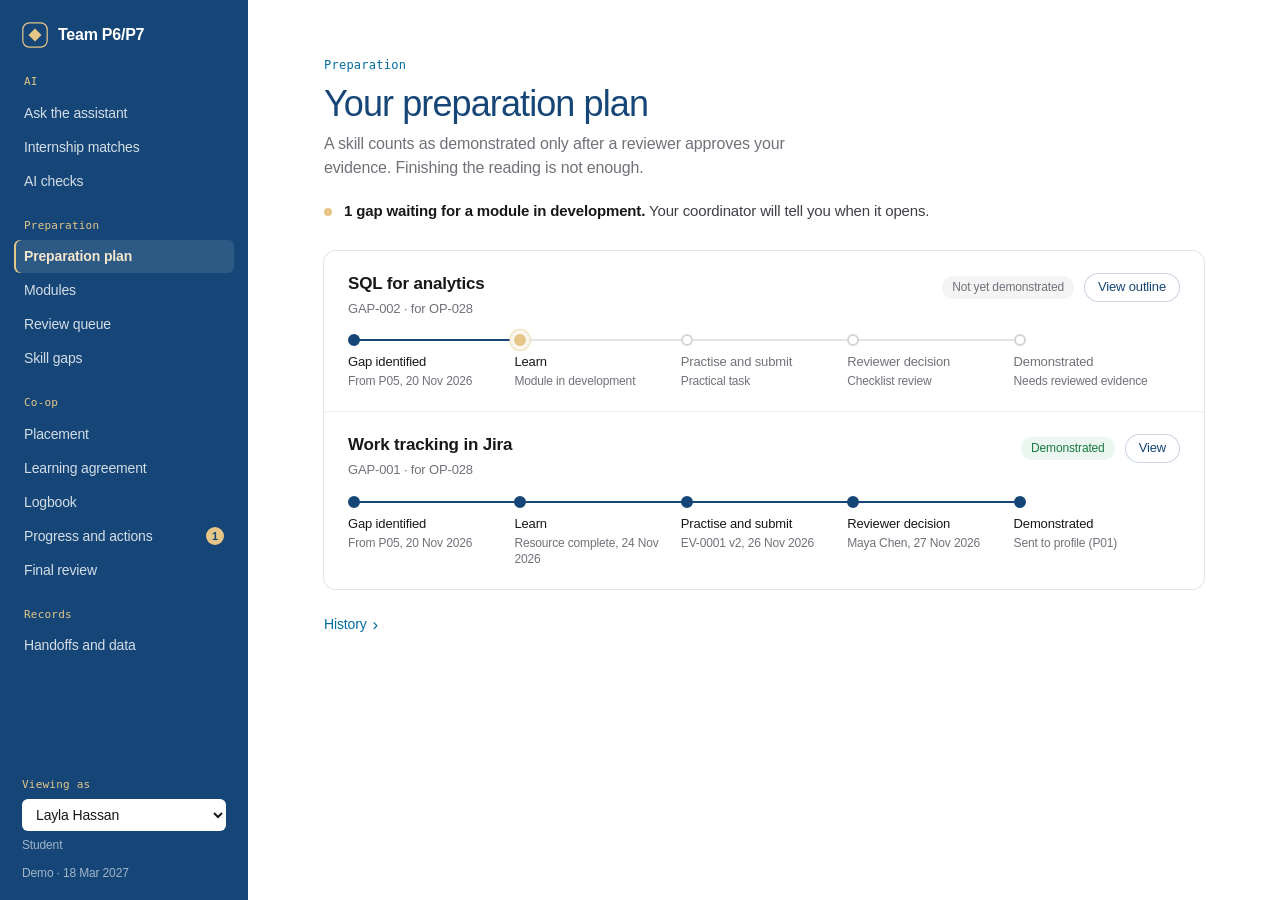
==== commit 9d661ff6: "Redesign every page in the MBZUAI theme; animate the assistant - MBZUAI colours: navy #154677 sideba" ====
--- a/source/src/index.html
+++ b/source/src/index.html
@@ -5,8 +5,7 @@
 <meta name="viewport" content="width=device-width, initial-scale=1">
 <title>Team P6/P7 · Co-op preparation and progress</title>
 <meta name="description" content="Team P6/P7 classroom prototype for BUS2010 IPP projects P06 and P07: internship preparation, co-op learning progress, and Sprint 2 AI features (FAQ assistant and internship matching).">
-<link rel="icon" href="data:image/svg+xml,%3Csvg xmlns='http://www.w3.org/2000/svg' viewBox='0 0 32 32'%3E%3Ccircle cx='16' cy='16' r='15' fill='%23123B73'/%3E%3Cpath d='M16 7.5 24.5 16 16 24.5 7.5 16z' fill='%238EC5FF'/%3E%3C/svg%3E">
-<link rel="stylesheet" href="fonts/fonts.css"><!--FONTS-->
+<link rel="icon" href="data:image/svg+xml,%3Csvg xmlns='http://www.w3.org/2000/svg' viewBox='0 0 32 32'%3E%3Crect width='32' height='32' rx='8' fill='%23154677'/%3E%3Cpath d='M16 7.5 24.5 16 16 24.5 7.5 16z' fill='%23E5C687'/%3E%3C/svg%3E">
 <link rel="stylesheet" href="styles.css">
 </head>
 <body>
--- a/source/src/styles.css
+++ b/source/src/styles.css
@@ -1,369 +1,399 @@
-/* Team P6/P7 — design tokens (blue theme, Sprint 2) */
+/* Team P6/P7 — design tokens. MBZUAI colours: navy #154677, blue #006BA1, gold #E5C687. */
 :root {
-  --canvas: #EEF2F7;
+  --navy: #154677;
+  --blue: #006BA1;
+  --gold: #E5C687;
+  --navy-deep: #0F3861;
+  --gold-ink: #574A30;
+  --gold-50: #FBF6EC;
+  --cream: #F5E6CE;
+
+  --bg: #FFFFFF;
   --paper: #FFFFFF;
-  --ink: #16202E;
-  --ink-2: #364357;
-  --muted: #586579;
-  --line: #D5DDE8;
-  --line-2: #E5EBF2;
-
-  --brand: #1F5FAD;
-  --brand-ink: #123B73;
-  --brand-50: #E7EFFA;
-  --brand-100: #CADBF2;
-
-  --green: #1D6A45;  --green-50: #E3F2E9; --green-100: #C3E2CF;
-  --slate: #4A4E8F;  --slate-50: #ECEDF8;
-  --amber: #8A5A0E;  --amber-50: #FAF0DA; --amber-line: #E9CF9A;
-  --red: #A23A31;    --red-50: #FBE7E4;   --red-line: #EDBDB7;
-
-  --serif: "Source Serif", "Iowan Old Style", "Charter", Georgia, serif;
-  --sans: "Plex Sans", "IBM Plex Sans", "Segoe UI", system-ui, sans-serif;
-  --mono: "Plex Mono", "IBM Plex Mono", ui-monospace, Menlo, monospace;
-
-  --r-sm: 6px; --r-md: 10px;
-  --focus: 0 0 0 3px #FFFFFF, 0 0 0 5px var(--brand);
+  --fill: #F4F4F5;
+  --ink: #18181B;
+  --ink-2: #3F3F46;
+  --muted: #71717A;
+  --faint: #A1A1AA;
+  --line: #E4E4E7;
+  --line-2: #F0F0F2;
+
+  --blue-50: #EAF3F8;
+  --navy-50: #EEF2F7;
+  --green: #1B7A43;  --green-50: #EAF6EF;
+  --red: #C42B1C;    --red-50: #FCEDEB;
+
+  --sans: -apple-system, BlinkMacSystemFont, "SF Pro Text", "Helvetica Neue", Helvetica, Arial, sans-serif;
+  --display: -apple-system, BlinkMacSystemFont, "SF Pro Display", "Helvetica Neue", Helvetica, Arial, sans-serif;
+  --mono: ui-monospace, "SF Mono", Menlo, monospace;
+
+  --r-sm: 6px; --r-md: 12px;
+  --card: 0 0 0 1px var(--line);
+  --focus: 0 0 0 3px rgba(0, 107, 161, 0.28);
+  --ease: cubic-bezier(0.23, 1, 0.32, 1);
 }
 
 * { box-sizing: border-box; }
 html, body { margin: 0; height: 100%; }
 body {
-  font-family: var(--sans); font-size: 15px; line-height: 1.55; color: var(--ink);
-  background: var(--canvas); -webkit-font-smoothing: antialiased;
-  font-feature-settings: "kern", "liga";
-}
-h1, h2, h3 { font-family: var(--serif); font-weight: 600; color: var(--ink); margin: 0; letter-spacing: -0.005em; }
-h1 { font-size: 30px; line-height: 1.15; }
-h2 { font-size: 20px; line-height: 1.3; }
-h3 { font-size: 16px; line-height: 1.35; font-family: var(--sans); font-weight: 600; }
+  font-family: var(--sans); font-size: 15px; line-height: 1.5; color: var(--ink);
+  background: var(--bg); -webkit-font-smoothing: antialiased; letter-spacing: -0.01em;
+}
+h1, h2, h3 { font-family: var(--display); font-weight: 600; color: var(--ink); margin: 0; }
+h1 { font-size: 36px; line-height: 1.12; font-weight: 500; letter-spacing: -0.025em; color: var(--navy); }
+.eyebrow { font-family: var(--mono); font-size: 12px; color: var(--blue); letter-spacing: 0.02em; margin-bottom: 10px; }
+h2 { font-size: 19px; line-height: 1.3; letter-spacing: -0.015em; }
+h3 { font-size: 16px; line-height: 1.35; letter-spacing: -0.01em; }
 p { margin: 0 0 10px; }
-a { color: var(--brand); text-underline-offset: 2px; }
-button, input, select, textarea { font: inherit; color: inherit; }
+a { color: var(--blue); text-decoration: none; }
+a:hover { text-decoration: underline; text-underline-offset: 2px; }
+button, input, select, textarea { font: inherit; color: inherit; letter-spacing: inherit; }
 :focus-visible { outline: none; box-shadow: var(--focus); border-radius: var(--r-sm); }
-.id { font-family: var(--mono); font-size: 12.5px; color: var(--ink-2); letter-spacing: 0; }
+.id { font-family: var(--mono); font-size: 12px; color: var(--muted); letter-spacing: 0; }
 .muted { color: var(--muted); }
 .small { font-size: 13px; }
 .sr-only { position: absolute; width: 1px; height: 1px; overflow: hidden; clip: rect(0 0 0 0); white-space: nowrap; }
 
 /* ---------- Shell ---------- */
-.app { display: grid; grid-template-columns: 264px 1fr; min-height: 100vh; }
+.app { display: grid; grid-template-columns: 248px 1fr; min-height: 100vh; }
 .side {
-  background: var(--brand-ink); color: #E6EDF7; padding: 22px 18px 18px;
-  display: flex; flex-direction: column; gap: 22px; position: sticky; top: 0; height: 100vh; overflow-y: auto;
-}
-.brand { display: flex; align-items: center; gap: 10px; }
-.brand-mark { width: 30px; height: 30px; flex: none; }
-.brand-name { font-family: var(--serif); font-size: 21px; font-weight: 600; color: #fff; line-height: 1; }
-.brand-sub { font-size: 12px; color: #A9BEDB; margin-top: 3px; }
-
-.whoami { background: rgba(255,255,255,0.07); border-radius: var(--r-md); padding: 10px 12px 12px; }
-.whoami label { display: block; font-size: 12px; color: #A9BEDB; margin-bottom: 6px; }
-.whoami select {
-  width: 100%; background: #fff; color: var(--ink); border: 0; border-radius: var(--r-sm);
-  padding: 8px 10px; font-weight: 500;
-}
-.whoami .role-line { font-size: 12.5px; color: #CFDDF1; margin-top: 7px; }
-
-nav { display: grid; gap: 18px; }
-.nav-group h4 { font-family: var(--sans); font-size: 12px; font-weight: 500; color: #A9BEDB; margin: 0 0 6px 10px; }
-.nav-group ul { list-style: none; margin: 0; padding: 0; }
+  background: var(--navy); padding: 22px 14px 18px;
+  display: flex; flex-direction: column; gap: 26px; position: sticky; top: 0; height: 100vh; overflow-y: auto;
+}
+.brand { display: flex; align-items: center; gap: 10px; padding: 0 8px; }
+.brand-mark { width: 26px; height: 26px; flex: none; }
+.brand-name { font-family: var(--display); font-size: 16px; font-weight: 600; color: #fff; letter-spacing: -0.015em; }
+
+nav { display: grid; gap: 20px; }
+.nav-group h4 { font-family: var(--mono); font-size: 11px; font-weight: 400; color: var(--gold); margin: 0 0 6px 10px; letter-spacing: 0.02em; }
+.nav-group ul { list-style: none; margin: 0; padding: 0; display: grid; gap: 1px; }
 .nav-group a {
   display: flex; align-items: center; justify-content: space-between; gap: 8px;
-  padding: 7px 10px; border-radius: var(--r-sm); color: #E6EDF7; text-decoration: none; font-size: 14.5px;
-}
-.nav-group a:hover { background: rgba(255,255,255,0.07); }
-.nav-group a[aria-current="page"] { background: #fff; color: var(--brand-ink); font-weight: 500; }
+  padding: 6px 10px; border-radius: var(--r-sm); color: rgba(255, 255, 255, 0.82); font-size: 14px;
+  transition: background-color .15s ease;
+}
+.nav-group a:hover { background: rgba(255, 255, 255, 0.07); color: #fff; text-decoration: none; }
+.nav-group a[aria-current="page"] { background: rgba(255, 255, 255, 0.1); color: var(--cream); font-weight: 600; box-shadow: inset 2px 0 0 var(--gold); }
 .nav-count {
-  font-size: 11.5px; font-weight: 600; min-width: 20px; height: 20px; padding: 0 6px; border-radius: 10px;
-  background: #F2C36B; color: #3A2604; display: inline-flex; align-items: center; justify-content: center;
-}
-.side-foot { margin-top: auto; font-size: 12px; color: #A9BEDB; display: grid; gap: 8px; }
-.side-foot .today { color: #fff; font-weight: 500; }
-.side-foot button { background: transparent; border: 1px solid rgba(255,255,255,0.25); color: #E6EDF7; border-radius: var(--r-sm); padding: 6px 10px; cursor: pointer; text-align: left; }
-.side-foot button:hover { background: rgba(255,255,255,0.07); }
-
-.main { padding: 34px 44px 60px; min-width: 0; }
-.page-head { max-width: 1040px; display: flex; align-items: flex-start; justify-content: space-between; gap: 24px; margin-bottom: 22px; }
-.page-head .lede { color: var(--muted); margin-top: 8px; max-width: 64ch; }
-.crumb { font-size: 13px; color: var(--muted); margin-bottom: 8px; }
-.crumb a { color: var(--muted); }
-
-.layout { display: grid; grid-template-columns: minmax(0, 1fr) 300px; gap: 28px; max-width: 1040px; align-items: start; }
-.layout.single { grid-template-columns: minmax(0, 1fr); }
+  font-size: 11px; font-weight: 600; min-width: 18px; height: 18px; padding: 0 5px; border-radius: 9px;
+  background: var(--gold); color: var(--navy); display: inline-flex; align-items: center; justify-content: center;
+}
+.side-foot { margin-top: auto; display: grid; gap: 10px; padding: 0 8px; }
+.whoami label { display: block; font-family: var(--mono); font-size: 11px; color: var(--gold); margin-bottom: 6px; letter-spacing: 0.02em; }
+.whoami select {
+  width: 100%; background: var(--paper); color: var(--ink); border: 0; border-radius: var(--r-sm);
+  padding: 7px 10px; font-size: 14px; font-weight: 500; cursor: pointer;
+}
+.whoami .role-line { font-size: 12px; color: rgba(255, 255, 255, 0.6); margin-top: 5px; }
+.demo-link { background: none; border: 0; padding: 0; text-align: left; font-size: 12px; color: rgba(255, 255, 255, 0.6); cursor: pointer; }
+.demo-link:hover { color: var(--gold); }
+
+.main { padding: 56px 64px 96px; min-width: 0; }
+.main > * { max-width: 880px; margin-left: auto; margin-right: auto; }
+.page-head { display: flex; align-items: flex-end; justify-content: space-between; gap: 24px; margin-bottom: 32px; }
+.page-head .lede { color: var(--muted); font-size: 16px; margin: 8px 0 0; max-width: 58ch; }
+.crumb { font-size: 13px; color: var(--muted); margin-bottom: 10px; }
+.crumb a { color: var(--blue); }
+
+.layout { display: grid; gap: 20px; }
 .stack { display: grid; gap: 20px; }
 
-.panel { background: var(--paper); border: 1px solid var(--line); border-radius: var(--r-md); }
-.panel-head { padding: 16px 20px 0; display: flex; align-items: baseline; justify-content: space-between; gap: 12px; }
-.panel-body { padding: 14px 20px 20px; }
+.panel { background: var(--paper); border-radius: var(--r-md); box-shadow: var(--card); }
+.panel-head { padding: 22px 24px 0; display: flex; align-items: baseline; justify-content: space-between; gap: 12px; }
+.panel-head h2 { font-size: 17px; }
+.panel-body { padding: 14px 24px 24px; }
 .panel-body > :last-child { margin-bottom: 0; }
 .divided > * + * { border-top: 1px solid var(--line-2); }
 
-/* ---------- Next action strip ---------- */
-.next {
-  max-width: 1040px; display: flex; align-items: center; gap: 14px; margin-bottom: 22px;
-  background: var(--paper); border: 1px solid var(--line); border-radius: var(--r-md); padding: 12px 16px;
-}
-.next-dot { width: 10px; height: 10px; border-radius: 50%; background: var(--amber); flex: none; box-shadow: 0 0 0 4px var(--amber-50); }
-.next.done .next-dot { background: var(--green); box-shadow: 0 0 0 4px var(--green-50); }
-.next.block .next-dot { background: var(--red); box-shadow: 0 0 0 4px var(--red-50); }
-.next-text { flex: 1; }
-.next-text strong { font-weight: 600; }
+/* ---------- Next action line ---------- */
+.next { display: flex; align-items: center; gap: 12px; margin: -12px auto 28px; font-size: 15px; color: var(--ink-2); }
+.next-dot { width: 8px; height: 8px; border-radius: 50%; background: var(--gold); flex: none; }
+.next.done .next-dot { background: var(--green); }
+.next.block .next-dot { background: var(--red); }
+.next-text strong { font-weight: 600; color: var(--ink); }
 
 /* ---------- Status chips ---------- */
 .chip {
-  display: inline-flex; align-items: center; gap: 6px; font-size: 12.5px; font-weight: 500;
-  padding: 2px 9px; border-radius: 999px; border: 1px solid transparent; white-space: nowrap; line-height: 1.6;
-}
-.chip::before { content: ""; width: 7px; height: 7px; border-radius: 50%; background: currentColor; }
-.chip.none { background: #F0F3F7; color: #4C586A; border-color: var(--line); }
-.chip.info { background: var(--slate-50); color: var(--slate); }
-.chip.wait { background: var(--amber-50); color: var(--amber); border-color: var(--amber-line); }
-.chip.warn { background: var(--red-50); color: var(--red); border-color: var(--red-line); }
-.chip.ok { background: var(--green-50); color: var(--green); border-color: var(--green-100); }
-.chip.plain::before { display: none; }
-
-.tag { font-size: 11.5px; font-weight: 500; padding: 1px 7px; border-radius: 4px; border: 1px solid var(--line); color: var(--muted); background: #fff; white-space: nowrap; }
-.tag.sim { border-style: dashed; }
-.tag.def { color: #8792A3; }
-
-/* ---------- Evidence chain (signature element) ---------- */
-.chain { padding: 0; list-style: none; display: grid; grid-template-columns: repeat(5, minmax(0, 1fr)); position: relative; margin: 6px 0 2px; }
-.chain-step { position: relative; padding-top: 22px; padding-right: 8px; }
-.chain-step::before { /* connector */
-  content: ""; position: absolute; top: 7px; left: 0; right: 0; height: 2px; background: var(--line);
-}
-.chain-step:first-child::before { left: 8px; }
-.chain-step:last-child::before { right: auto; width: 8px; }
-.chain-step.reached::before { background: var(--brand); }
-.chain-node {
-  position: absolute; top: 0; left: 0; width: 16px; height: 16px; border-radius: 50%;
-  background: #fff; border: 2px solid var(--line); z-index: 1;
-}
-.chain-step.reached .chain-node { background: var(--brand); border-color: var(--brand); }
-.chain-step.current .chain-node { border-color: var(--amber); background: #fff; box-shadow: 0 0 0 4px var(--amber-50); }
-.chain-step.blocked .chain-node { border-color: var(--red); box-shadow: 0 0 0 4px var(--red-50); }
+  display: inline-flex; align-items: center; font-size: 12px; font-weight: 500;
+  padding: 3px 10px; border-radius: 999px; white-space: nowrap; line-height: 1.4;
+}
+.chip.none { background: var(--fill); color: var(--muted); }
+.chip.info { background: var(--navy-50); color: var(--navy); }
+.chip.wait { background: var(--gold-50); color: var(--gold-ink); }
+.chip.warn { background: var(--red-50); color: var(--red); }
+.chip.ok { background: var(--green-50); color: var(--green); }
+
+.tag { font-size: 12px; font-weight: 500; padding: 2px 8px; border-radius: 6px; color: var(--muted); background: var(--fill); white-space: nowrap; }
+
+/* ---------- Progress steps ---------- */
+.chain { padding: 0; list-style: none; display: grid; grid-template-columns: repeat(5, minmax(0, 1fr)); margin: 4px 0 0; }
+.chain-step { position: relative; padding-top: 20px; padding-right: 12px; }
+.chain-step::before { content: ""; position: absolute; top: 5px; left: 0; right: 0; height: 2px; background: var(--line); }
+.chain-step:first-child::before { left: 6px; }
+.chain-step:last-child::before { right: auto; width: 6px; }
+.chain-step.reached::before { background: var(--navy); }
+.chain-node { position: absolute; top: 0; left: 0; width: 12px; height: 12px; border-radius: 50%; background: var(--paper); border: 2px solid #D4D4D8; z-index: 1; }
+.chain-step.reached .chain-node { background: var(--navy); border-color: var(--navy); }
+.chain-step.current .chain-node { border-color: var(--gold); background: var(--gold); box-shadow: 0 0 0 4px var(--gold-50), 0 0 0 5px rgba(229, 198, 135, 0.6); }
+.chain-step.blocked .chain-node { border-color: var(--red); background: var(--paper); box-shadow: 0 0 0 4px var(--red-50); }
 .chain-label { font-size: 13px; font-weight: 500; color: var(--ink); line-height: 1.3; }
+.chain-step:not(.reached):not(.current):not(.blocked) .chain-label { color: var(--muted); }
 .chain-sub { font-size: 12px; color: var(--muted); line-height: 1.35; margin-top: 2px; }
-.chain-step.gate .chain-node { border-radius: 4px; transform: rotate(45deg) scale(0.9); }
-.chain-gate-note {
-  position: absolute; top: -3px; left: 22px; font-size: 11.5px; color: var(--muted); white-space: nowrap;
-}
-
-/* ---------- Skill rows ---------- */
-.skill { padding: 18px 20px; }
-.skill-top { display: flex; justify-content: space-between; align-items: flex-start; gap: 16px; margin-bottom: 14px; }
-.skill-top h3 { font-size: 16.5px; }
+
+/* ---------- Rows ---------- */
+.skill { padding: 22px 24px; }
+.skill-top { display: flex; justify-content: space-between; align-items: flex-start; gap: 16px; margin-bottom: 16px; }
+.skill-top h3 { font-size: 17px; }
 .skill-top > :last-child { flex: none; }
-.skill-top .btn-row { flex-wrap: nowrap; }
-.skill-meta { font-size: 13px; color: var(--muted); margin-top: 2px; }
+.skill-meta { font-size: 13px; color: var(--muted); margin-top: 3px; }
+.skill-meta a { color: inherit; }
 
 /* ---------- Buttons & forms ---------- */
 .btn {
-  display: inline-flex; align-items: center; justify-content: center; gap: 8px;
-  border-radius: var(--r-sm); border: 1px solid var(--brand); background: var(--brand); color: #fff;
-  padding: 8px 14px; font-weight: 500; font-size: 14px; cursor: pointer; text-decoration: none; line-height: 1.3;
-}
-.btn:hover { background: var(--brand-ink); border-color: var(--brand-ink); }
-.btn.secondary { background: #fff; color: var(--brand-ink); border-color: var(--brand-100); }
-.btn.secondary:hover { background: var(--brand-50); }
-.btn.danger { background: #fff; color: var(--red); border-color: var(--red-line); }
-.btn.danger:hover { background: var(--red-50); }
-.btn.ghost { background: transparent; border-color: transparent; color: var(--brand-ink); padding-left: 6px; padding-right: 6px; }
-.btn.ghost:hover { background: var(--brand-50); }
-.btn.sm { padding: 5px 10px; font-size: 13px; }
-.btn[disabled] { background: #EDF1F6; color: #8893A4; border-color: var(--line); cursor: not-allowed; }
-.btn-row { display: flex; flex-wrap: wrap; gap: 8px; align-items: center; }
-
-.field { display: grid; gap: 5px; margin-bottom: 14px; }
-.field label, .field .label { font-size: 13.5px; font-weight: 500; color: var(--ink-2); }
-.field .hint { font-size: 12.5px; color: var(--muted); }
+  display: inline-flex; align-items: center; justify-content: center; gap: 6px;
+  border-radius: 999px; border: 0; background: var(--navy); color: #fff;
+  padding: 8px 18px; font-weight: 500; font-size: 14px; cursor: pointer; line-height: 1.3;
+  transition: background-color .15s ease, transform .1s var(--ease);
+}
+.btn:hover { background: var(--navy-deep); text-decoration: none; }
+.btn:active { transform: scale(0.98); }
+.btn.secondary { background: #fff; color: var(--navy); box-shadow: inset 0 0 0 1px #CBD5E1; }
+.btn.secondary:hover { background: var(--navy-50); }
+.btn.danger { background: var(--red-50); color: var(--red); }
+.btn.danger:hover { background: #F8DEDA; }
+.btn.ghost { background: transparent; color: var(--blue); padding-left: 0; padding-right: 0; }
+.btn.ghost:hover { background: transparent; text-decoration: underline; }
+.btn.sm { padding: 6px 14px; font-size: 13px; }
+.btn.ghost.sm { padding-left: 0; padding-right: 0; }
+.btn[disabled] { background: var(--fill); color: var(--faint); cursor: not-allowed; }
+.btn-row { display: flex; flex-wrap: wrap; gap: 10px; align-items: center; }
+
+.field { display: grid; gap: 6px; margin-bottom: 16px; }
+.field label, .field .label { font-size: 13px; font-weight: 500; color: var(--ink-2); }
+.field .hint { font-size: 12px; color: var(--muted); }
 .input, select.input, textarea.input {
-  width: 100%; border: 1px solid #C5CFDC; border-radius: var(--r-sm); background: #fff; padding: 8px 10px;
+  width: 100%; border: 1px solid rgba(0, 0, 0, 0.12); border-radius: var(--r-sm); background: var(--paper); padding: 8px 11px; font-size: 14px;
+  transition: border-color .15s ease, box-shadow .15s ease;
 }
 textarea.input { min-height: 96px; resize: vertical; line-height: 1.5; }
-.input:focus { outline: none; border-color: var(--brand); box-shadow: 0 0 0 3px var(--brand-50); }
+.input:focus { outline: none; border-color: var(--blue); box-shadow: var(--focus); }
+.input { border-color: #D4D4D8; }
 .field.error .input { border-color: var(--red); }
-.field .err { font-size: 12.5px; color: var(--red); font-weight: 500; }
-.grid-2 { display: grid; grid-template-columns: 1fr 1fr; gap: 14px; }
-.check { display: flex; gap: 10px; align-items: flex-start; padding: 8px 0; }
-.check input { width: 17px; height: 17px; margin-top: 3px; accent-color: var(--brand); flex: none; }
-
-/* ---------- Notices ---------- */
-.notice { border-radius: var(--r-sm); padding: 10px 12px; font-size: 13.5px; display: flex; gap: 10px; align-items: flex-start; }
-.notice.rule { background: var(--slate-50); color: #24384D; }
-.notice.warn { background: var(--red-50); color: #6E231D; }
-.notice.wait { background: var(--amber-50); color: #5C3B07; }
+.field .err, .err { font-size: 12px; color: var(--red); font-weight: 500; }
+.grid-2 { display: grid; grid-template-columns: 1fr 1fr; gap: 16px; }
+.check { display: flex; gap: 10px; align-items: flex-start; padding: 7px 0; font-size: 14px; }
+.check input { width: 16px; height: 16px; margin-top: 2px; accent-color: var(--blue); flex: none; }
+
+/* ---------- Notes ---------- */
+.notice { border-radius: 10px; padding: 11px 14px; font-size: 13px; display: flex; gap: 10px; align-items: flex-start; }
+.notice.rule { background: none; padding: 0; color: var(--muted); }
+.notice.warn { background: var(--red-50); color: #7A1D13; }
+.notice.wait { background: var(--gold-50); color: #5E450C; }
 .notice.ok { background: var(--green-50); color: var(--green); }
 .notice svg { flex: none; margin-top: 2px; }
-.locked { font-size: 12.5px; color: var(--muted); }
-.locked button { background: none; border: 0; padding: 0; color: var(--brand); text-decoration: underline; cursor: pointer; font-size: inherit; }
+.notice strong { font-weight: 600; }
+.locked { font-size: 12px; color: var(--faint); margin: 10px 0 0; }
+.locked button { background: none; border: 0; padding: 0; color: var(--blue); cursor: pointer; font-size: inherit; }
+.locked button:hover { text-decoration: underline; }
+.foot { font-size: 13px; color: var(--muted); margin: 4px 0 0; }
 
 /* ---------- Tables ---------- */
 .table { width: 100%; border-collapse: collapse; font-size: 14px; }
-.table th { text-align: left; font-weight: 500; font-size: 12.5px; color: var(--muted); padding: 8px 10px; border-bottom: 1px solid var(--line); }
-.table td { padding: 10px; border-bottom: 1px solid var(--line-2); vertical-align: top; }
+.table th { text-align: left; font-weight: 500; font-size: 12px; color: var(--muted); padding: 0 12px 10px; border-bottom: 1px solid var(--line); }
+.table td { padding: 12px; border-bottom: 1px solid var(--line-2); vertical-align: top; }
+.table th:first-child, .table td:first-child { padding-left: 0; }
+.table th:last-child, .table td:last-child { padding-right: 0; }
 .table tr:last-child td { border-bottom: 0; }
-.table tr.is-overdue td { background: #FFF8F7; }
-
-/* ---------- Record rail (history timeline) ---------- */
-.rail { position: sticky; top: 24px; }
-.rail .panel-body { padding-top: 10px; }
-.timeline { list-style: none; margin: 0; padding: 0; position: relative; }
-.timeline::before { content: ""; position: absolute; left: 5px; top: 6px; bottom: 6px; width: 1px; background: var(--line); }
-.timeline li { position: relative; padding: 0 0 14px 22px; font-size: 13.5px; }
-.timeline li:last-child { padding-bottom: 0; }
-.timeline li::before { content: ""; position: absolute; left: 0; top: 6px; width: 11px; height: 11px; border-radius: 50%; background: #fff; border: 2px solid var(--line); }
-.timeline li.ok::before { border-color: var(--green); background: var(--green); }
-.timeline li.wait::before { border-color: #D8A445; }
-.timeline li.warn::before { border-color: var(--red); }
-.timeline .when { font-size: 12px; color: var(--muted); }
+.table tr.is-overdue td:first-child { box-shadow: inset 3px 0 0 var(--red); padding-left: 12px; }
+.table.fixed { table-layout: fixed; }
+
+/* ---------- History (folded) ---------- */
+details.more { margin-top: 4px; }
+details.more > summary {
+  list-style: none; cursor: pointer; font-size: 14px; color: var(--blue); font-weight: 500; display: inline-flex; align-items: center; gap: 6px;
+}
+details.more > summary::-webkit-details-marker { display: none; }
+details.more > summary::after { content: "›"; font-size: 17px; line-height: 1; transition: transform .2s var(--ease); }
+details.more[open] > summary::after { transform: rotate(90deg); }
+details.more > .panel { margin-top: 12px; }
+details > summary { cursor: pointer; }
+
+.timeline { list-style: none; margin: 0; padding: 0; display: grid; gap: 14px; }
+.timeline li { display: grid; grid-template-columns: 110px 1fr; gap: 16px; font-size: 14px; }
+.timeline .when { font-size: 13px; color: var(--muted); }
 .timeline .who { font-weight: 500; }
 
 /* ---------- Module page ---------- */
-.reading { font-family: var(--serif); font-size: 16.5px; line-height: 1.65; max-width: 62ch; }
-.reading h3 { font-family: var(--serif); font-size: 17px; margin: 16px 0 4px; }
+.reading { font-size: 15px; line-height: 1.65; max-width: 64ch; color: var(--ink-2); }
+.reading h3 { font-size: 15px; margin: 18px 0 4px; color: var(--ink); }
 .reading p { margin: 0 0 6px; }
-.outcome { font-family: var(--serif); font-size: 18px; line-height: 1.5; color: var(--ink); max-width: 60ch; }
-.checklist { margin: 0; padding: 0 0 0 0; list-style: none; counter-reset: c; }
-.checklist li { counter-increment: c; display: grid; grid-template-columns: 26px 1fr; padding: 6px 0; font-size: 14px; }
-.checklist li::before { content: counter(c); font-family: var(--mono); font-size: 12px; color: var(--muted); padding-top: 2px; }
+.outcome { font-family: var(--display); font-size: 21px; line-height: 1.4; font-weight: 500; letter-spacing: -0.015em; color: var(--ink); max-width: 56ch; margin: 0; }
+.checklist { margin: 0; padding: 0; list-style: none; counter-reset: c; }
+.checklist li { counter-increment: c; display: grid; grid-template-columns: 24px 1fr; padding: 5px 0; font-size: 14px; }
+.checklist li::before { content: counter(c); font-size: 13px; color: var(--faint); }
 
 /* ---------- Simulated board ---------- */
 .board { display: grid; grid-template-columns: repeat(3, minmax(0, 1fr)); gap: 12px; }
-.col { background: #F4F6FA; border: 1px solid var(--line-2); border-radius: var(--r-sm); padding: 10px; min-height: 160px; }
-.col-head { display: flex; justify-content: space-between; font-size: 13px; font-weight: 600; color: var(--ink-2); margin-bottom: 8px; }
-.card { background: #fff; border: 1px solid var(--line); border-radius: var(--r-sm); padding: 9px 10px; margin-bottom: 8px; font-size: 13.5px; }
-.card .key { font-family: var(--mono); font-size: 11.5px; color: var(--muted); }
+.col { background: var(--fill); border-radius: 12px; padding: 12px; min-height: 150px; }
+.col-head { display: flex; justify-content: space-between; font-size: 13px; font-weight: 600; color: var(--ink-2); margin-bottom: 10px; }
+.card { background: var(--paper); border-radius: 10px; padding: 10px 12px; margin-bottom: 8px; font-size: 13px; box-shadow: 0 1px 2px rgba(0,0,0,.06); }
+.card .key { font-family: var(--mono); font-size: 11px; color: var(--faint); }
 .card .summary { margin: 2px 0 8px; line-height: 1.4; }
 .card .row { display: flex; gap: 6px; align-items: center; flex-wrap: wrap; }
-.card select { font-size: 12.5px; padding: 3px 6px; border: 1px solid var(--line); border-radius: 4px; background: #fff; max-width: 100%; }
-.card .unassigned { color: var(--red); font-size: 12px; font-weight: 500; }
+.card select { font-size: 12px; padding: 3px 6px; border: 1px solid var(--line); border-radius: 6px; background: var(--paper); max-width: 100%; }
+.card .unassigned { color: var(--red); font-size: 12px; }
 .board.readonly .card select, .board.readonly .card button { display: none; }
-.board-log { margin: 12px 0 0; padding: 0; list-style: none; font-size: 13px; }
-.board-log li { padding: 5px 0; border-top: 1px dashed var(--line); }
-
-/* ---------- Diff / versions ---------- */
-.version { border: 1px solid var(--line); border-radius: var(--r-sm); padding: 12px 14px; }
-.version + .version { margin-top: 10px; }
-.version.superseded { background: #F9FAFC; }
-.version .vhead { display: flex; justify-content: space-between; gap: 10px; font-size: 12.5px; color: var(--muted); margin-bottom: 6px; }
-.feedback { border-left: 0; background: var(--amber-50); border-radius: var(--r-sm); padding: 10px 12px; font-size: 14px; margin-top: 10px; }
-.feedback.note { background: #F2F5F9; }
-.feedback .fhead { font-size: 12.5px; color: var(--muted); margin-bottom: 3px; }
+.board-log { margin: 14px 0 0; padding: 0; list-style: none; font-size: 13px; color: var(--ink-2); }
+.board-log li { padding: 6px 0; border-top: 1px solid var(--line-2); }
+
+/* ---------- Versions / feedback ---------- */
+.version { padding: 14px 0; }
+.version + .version { border-top: 1px solid var(--line-2); }
+.version.superseded { color: var(--muted); }
+.version .vhead { display: flex; justify-content: space-between; gap: 10px; font-size: 12px; color: var(--muted); margin-bottom: 4px; }
+.version .vhead strong { color: var(--ink-2); font-weight: 600; }
+.feedback { background: var(--gold-50); border-radius: 10px; padding: 11px 14px; font-size: 14px; margin: 8px 0; }
+.feedback.note { background: var(--fill); }
+.feedback .fhead { font-size: 12px; color: var(--muted); margin-bottom: 3px; }
 
 /* ---------- Outcomes / progress ---------- */
-.outcome-row { display: grid; grid-template-columns: 54px minmax(0,1fr) 170px; gap: 14px; padding: 14px 20px; align-items: start; }
-.outcome-row .lo { font-family: var(--mono); font-size: 12.5px; color: var(--muted); padding-top: 2px; }
-.ev-list { display: flex; flex-wrap: wrap; gap: 6px; margin-top: 6px; }
-.ev { font-family: var(--mono); font-size: 12px; padding: 2px 7px; border-radius: 4px; background: #F0F3F8; border: 1px solid var(--line-2); color: var(--ink-2); }
-.ev.missing { background: var(--red-50); color: var(--red); border-color: var(--red-line); font-family: var(--sans); font-weight: 500; }
+.outcome-row { display: grid; grid-template-columns: 48px minmax(0,1fr) 180px; gap: 16px; padding: 16px 24px; align-items: start; }
+.outcome-row .lo { font-size: 13px; color: var(--faint); padding-top: 1px; font-weight: 500; }
+.ev-list { display: flex; flex-wrap: wrap; gap: 6px; margin-top: 8px; }
+.ev { font-family: var(--mono); font-size: 11.5px; padding: 2px 8px; border-radius: 6px; background: var(--fill); color: var(--ink-2); }
+.ev.missing { background: var(--red-50); color: var(--red); font-family: var(--sans); font-weight: 500; font-size: 12px; }
 .ev.excluded { text-decoration: line-through; color: var(--muted); }
 
-.two-col { display: grid; grid-template-columns: 1fr 1fr; gap: 20px; }
-.voice { border-radius: var(--r-md); padding: 18px 20px; border: 1px solid var(--line); background: #fff; }
-.voice.employer { background: #F7F8FA; }
-.voice h3 { margin-bottom: 4px; }
-.voice .who { font-size: 13px; color: var(--muted); margin-bottom: 12px; }
-.quote { font-family: var(--serif); font-size: 16px; line-height: 1.6; }
-
-.kv { display: grid; grid-template-columns: 130px 1fr; gap: 6px 14px; font-size: 14px; }
+.two-col { display: grid; grid-template-columns: 1fr 1fr; gap: 20px; align-items: start; }
+.voice { border-radius: var(--r-md); padding: 24px; background: var(--paper); box-shadow: var(--card); }
+.voice h3 { margin-bottom: 2px; font-size: 17px; }
+.voice .who { font-size: 13px; color: var(--muted); margin-bottom: 16px; }
+.quote { font-size: 16px; line-height: 1.6; color: var(--ink); }
+
+.kv { display: grid; grid-template-columns: 140px 1fr; gap: 10px 16px; font-size: 14px; margin: 0; }
 .kv dt { color: var(--muted); }
 .kv dd { margin: 0; }
 
 pre.payload {
-  font-family: var(--mono); font-size: 12px; line-height: 1.55; background: #F3F5F9; border: 1px solid var(--line-2);
-  border-radius: var(--r-sm); padding: 10px 12px; overflow-x: auto; margin: 8px 0 0; color: var(--ink-2);
+  font-family: var(--mono); font-size: 12px; line-height: 1.55; background: var(--fill);
+  border-radius: 10px; padding: 12px 14px; overflow-x: auto; margin: 8px 0 0; color: var(--ink-2);
 }
 
 /* ---------- Toast ---------- */
 .toast {
-  position: fixed; bottom: 22px; left: 50%; transform: translate(-50%, 20px); opacity: 0;
-  background: var(--ink); color: #fff; padding: 10px 16px; border-radius: var(--r-sm); font-size: 14px;
-  transition: opacity .18s ease, transform .18s ease; pointer-events: none; z-index: 10; max-width: 80vw;
+  position: fixed; bottom: 28px; left: calc(50% + 124px); transform: translate(-50%, 12px); opacity: 0;
+  background: rgba(29, 29, 31, 0.92); color: #fff; padding: 10px 18px; border-radius: 12px; font-size: 14px;
+  transition: opacity .2s ease, transform .2s var(--ease); pointer-events: none; z-index: 10; max-width: 60vw;
+  backdrop-filter: blur(12px);
 }
 .toast.show { opacity: 1; transform: translate(-50%, 0); }
 
 /* ---------- Dialog ---------- */
-dialog { border: 0; border-radius: var(--r-md); padding: 0; width: min(520px, 92vw); box-shadow: 0 20px 60px rgba(15,25,45,.25); }
-dialog::backdrop { background: rgba(15,25,45,.35); }
-dialog .panel-body { padding: 20px 22px; }
+dialog { border: 0; border-radius: 16px; padding: 0; width: min(500px, 92vw); box-shadow: 0 24px 64px rgba(0,0,0,.18), 0 0 0 1px rgba(0,0,0,.05); }
+dialog::backdrop { background: rgba(0,0,0,.25); }
+dialog .panel-body { padding: 24px; }
 .preset { display: grid; grid-template-columns: 1fr auto; gap: 12px; align-items: center; padding: 12px 0; border-top: 1px solid var(--line-2); }
 .preset:first-of-type { border-top: 0; }
 
-.empty { padding: 26px 20px; text-align: left; }
+.empty { padding: 32px 24px; }
 .empty h3 { margin-bottom: 4px; }
 
-
-/* ---------- Sprint 2: assistant ---------- */
-.chat { display: grid; gap: 10px; max-height: 520px; overflow-y: auto; padding: 4px 2px 8px; }
-.msg { display: grid; gap: 3px; max-width: 86%; }
+/* ---------- Assistant ---------- */
+.chat { display: grid; gap: 12px; max-height: 540px; overflow-y: auto; padding: 4px 2px 8px; }
+.msg { display: grid; gap: 4px; max-width: 80%; }
 .msg.user { justify-self: end; text-align: right; }
-.msg .bubble { border-radius: 12px; padding: 10px 13px; font-size: 14.5px; line-height: 1.5; text-align: left; }
+.msg .bubble { border-radius: 18px; padding: 10px 14px; font-size: 15px; line-height: 1.45; text-align: left; }
 .msg .bubble p { margin: 0 0 6px; } .msg .bubble p:last-child { margin: 0; }
-.msg.user .bubble { background: var(--brand); color: #fff; border-bottom-right-radius: 4px; }
-.msg.bot .bubble { background: var(--brand-50); color: var(--ink); border-bottom-left-radius: 4px; }
-.msg.handoff .bubble { background: var(--amber-50); border: 1px solid var(--amber-line); }
-.msg.human .bubble { background: #fff; border: 1px solid var(--green-100); }
-.msg .meta { font-size: 11.5px; color: var(--muted); }
+.msg.user .bubble { background: var(--blue); color: #fff; }
+.msg.bot .bubble { background: var(--fill); color: var(--ink); }
+.msg.handoff .bubble { background: var(--gold-50); }
+.msg.human .bubble { background: var(--green-50); }
+.msg .meta { font-size: 11px; color: var(--faint); }
 .msg .src { font-size: 12px; color: var(--muted); margin-top: 6px; }
-.chat-form { display: flex; gap: 8px; margin-top: 10px; }
-.chat-form .input { flex: 1; }
-.suggest { display: flex; flex-wrap: wrap; gap: 6px; margin-top: 10px; }
-.pill { font: inherit; font-size: 12.5px; border: 1px solid var(--brand-100); background: #fff; color: var(--brand-ink); border-radius: 999px; padding: 4px 11px; cursor: pointer; }
-.pill:hover { background: var(--brand-50); }
+.msg .src .tag { background: rgba(0,0,0,.05); }
+.chat-form { display: flex; gap: 8px; margin-top: 14px; }
+.chat-form .input { flex: 1; border-radius: 20px; padding: 9px 16px; }
+
+.suggest { display: flex; flex-wrap: wrap; gap: 6px; margin-top: 12px; }
+.pill { font: inherit; font-size: 13px; border: 0; background: var(--fill); color: var(--ink-2); border-radius: 999px; padding: 5px 12px; cursor: pointer; transition: background-color .15s ease; }
+.pill:hover { background: var(--line); }
 .steps { margin: 0; padding-left: 18px; display: grid; gap: 6px; }
 .kb { margin: 8px 0 0; padding-left: 0; list-style: none; display: grid; gap: 4px; }
-details summary { cursor: pointer; color: var(--brand-ink); font-weight: 500; }
 body.embedded { background: #fff; }
 .embed-wrap { max-width: 460px; margin: 0 auto; padding: 14px; }
-.embed-head { display: flex; gap: 10px; align-items: center; padding-bottom: 10px; margin-bottom: 10px; border-bottom: 1px solid var(--line-2); }
-
-/* ---------- Sprint 2: matching ---------- */
-.match { background: var(--paper); border: 1px solid var(--line); border-left: 4px solid var(--brand); border-radius: var(--r-md); padding: 16px 20px; }
-.match.weak { border-left-color: var(--line); }
-.match-top { display: flex; gap: 14px; align-items: flex-start; margin-bottom: 12px; }
-.match-top h3 { font-size: 16.5px; }
-.rank { flex: none; width: 34px; height: 34px; border-radius: 50%; background: var(--brand-ink); color: #fff; font-weight: 600; display: grid; place-items: center; font-family: var(--serif); font-size: 17px; }
-.match.weak .rank { background: #8893A4; }
-.scoreline { display: flex; align-items: center; gap: 12px; }
-.scorebar { flex: 1; height: 12px; border-radius: 6px; background: var(--line-2); display: flex; overflow: hidden; }
+.embed-head { display: flex; gap: 10px; align-items: center; padding-bottom: 12px; margin-bottom: 12px; border-bottom: 1px solid var(--line-2); }
+
+/* Thinking + streaming (demo animation) */
+.msg.thinking .bubble { min-width: 300px; padding: 12px 16px; }
+.think-head { display: flex; align-items: center; gap: 10px; font-size: 13px; font-weight: 600; color: var(--navy); }
+.dots { display: inline-flex; gap: 4px; }
+.dots span { width: 6px; height: 6px; border-radius: 50%; background: var(--navy); opacity: .25; animation: dot 1.2s infinite ease-in-out; }
+.dots span:nth-child(2) { animation-delay: .15s; } .dots span:nth-child(3) { animation-delay: .3s; }
+@keyframes dot { 0%, 80%, 100% { opacity: .25; transform: none; } 40% { opacity: 1; transform: translateY(-3px); } }
+.think-steps { list-style: none; margin: 0; padding: 0; display: grid; gap: 5px; font-size: 13px; }
+.think-steps:not(:empty) { margin-top: 10px; }
+.think-steps li { display: flex; gap: 8px; align-items: center; animation: stepIn .35s var(--ease) both; }
+.think-steps li::before { content: ""; width: 11px; height: 11px; flex: none; border-radius: 50%; border: 1.5px solid var(--gold); border-top-color: transparent; animation: spin .8s linear infinite; }
+.think-steps li:not(.done) {
+  background: linear-gradient(90deg, var(--muted) 35%, var(--navy) 50%, var(--muted) 65%); background-size: 250% 100%;
+  -webkit-background-clip: text; background-clip: text; color: transparent; animation: stepIn .35s var(--ease) both, shimmer 1.6s linear infinite;
+}
+.think-steps li.done { color: var(--muted); }
+.think-steps li.done::before { content: "✓"; border: 0; animation: none; color: var(--green); font-size: 11px; line-height: 11px; text-align: center; font-weight: 700; }
+@keyframes shimmer { from { background-position: 100% 0; } to { background-position: -150% 0; } }
+@keyframes stepIn { from { opacity: 0; transform: translateY(4px); } to { opacity: 1; transform: none; } }
+@keyframes spin { to { transform: rotate(360deg); } }
+.caret { display: inline-block; width: 2px; height: 1.05em; background: var(--navy); margin-left: 2px; vertical-align: -2px; animation: blink 1s steps(1) infinite; }
+@keyframes blink { 50% { opacity: 0; } }
+.reveal-wait { display: none !important; }
+.pill:disabled { opacity: .45; cursor: default; }
+.reveal { animation: stepIn .4s var(--ease) both; }
+details.thought { font-size: 12px; color: var(--muted); margin: 0 0 2px 4px; }
+details.thought > summary { list-style: none; display: inline-flex; gap: 5px; align-items: center; }
+details.thought > summary::-webkit-details-marker { display: none; }
+details.thought > summary::after { content: "›"; font-size: 14px; transition: transform .2s var(--ease); }
+details.thought[open] > summary::after { transform: rotate(90deg); }
+details.thought > summary:hover { color: var(--blue); }
+details.thought ol { margin: 6px 0 8px; padding-left: 18px; display: grid; gap: 3px; }
+
+/* ---------- Matching ---------- */
+.match { background: var(--paper); border-radius: var(--r-md); box-shadow: var(--card); padding: 24px; }
+.match-top { display: flex; gap: 14px; align-items: flex-start; margin-bottom: 18px; }
+.match-top h3 { font-size: 17px; }
+.rank { flex: none; width: 28px; height: 28px; border-radius: 50%; background: var(--navy); color: var(--gold); font-weight: 600; display: grid; place-items: center; font-size: 13px; margin-top: 1px; }
+.match.weak .rank { background: var(--faint); }
+.score { font-family: var(--display); font-size: 28px; font-weight: 600; color: var(--navy); white-space: nowrap; letter-spacing: -0.02em; line-height: 1; }
+.score .muted { font-size: 13px; font-weight: 400; letter-spacing: 0; }
+.scorebar { height: 4px; border-radius: 2px; background: var(--fill); display: flex; overflow: hidden; margin-bottom: 20px; }
 .scorebar .seg { display: block; height: 100%; }
-.s1 { background: var(--brand-ink); } .s2 { background: #4F86D0; } .s3 { background: #7FA9E3; } .s4 { background: #B7CFF0; }
-.score { font-family: var(--serif); font-size: 22px; font-weight: 600; color: var(--brand-ink); white-space: nowrap; }
-.legend { display: flex; flex-wrap: wrap; gap: 4px 14px; margin-top: 6px; }
-.legend i { display: inline-block; width: 9px; height: 9px; border-radius: 2px; margin-right: 5px; vertical-align: 0; }
-h4.mini { font-family: var(--sans); font-size: 12.5px; font-weight: 600; color: var(--ink-2); margin: 0 0 4px; text-transform: none; }
-.reasons, .checks, .gaps { margin: 0; padding-left: 0; list-style: none; font-size: 13.5px; display: grid; gap: 4px; }
-.reasons li { padding-left: 14px; position: relative; } .reasons li::before { content: ""; position: absolute; left: 2px; top: 9px; width: 5px; height: 5px; border-radius: 50%; background: var(--brand); }
-.checks .st { display: inline-block; min-width: 58px; font-size: 11.5px; font-weight: 600; padding: 0 6px; border-radius: 4px; text-align: center; margin-right: 4px; }
-.checks .pass .st { background: var(--green-50); color: var(--green); }
-.checks .fail .st { background: var(--red-50); color: var(--red); }
-.checks .unknown .st { background: var(--amber-50); color: var(--amber); }
-.gaps li { display: flex; flex-wrap: wrap; gap: 6px; align-items: center; }
-.gap-req { font-weight: 600; color: var(--red); } .gap-des { font-weight: 500; color: var(--amber); }
-.match-foot { display: flex; justify-content: space-between; align-items: center; gap: 10px; flex-wrap: wrap; margin-top: 12px; padding-top: 10px; border-top: 1px solid var(--line-2); }
-.bigstat { font-size: 14px; color: var(--muted); white-space: nowrap; } .bigstat span { font-family: var(--serif); font-size: 30px; font-weight: 600; color: var(--green); }
-
-@media (max-width: 1100px) {
-  .layout { grid-template-columns: minmax(0, 1fr); }
-  .rail { position: static; }
-}
+.s1 { background: var(--navy); } .s2 { background: var(--blue); } .s3 { background: #5FA3C8; } .s4 { background: var(--gold); }
+h4.mini { font-size: 12px; font-weight: 600; color: var(--muted); margin: 0 0 6px; }
+.reasons, .checks, .gaps { margin: 0; padding-left: 0; list-style: none; font-size: 14px; display: grid; gap: 5px; }
+.reasons li { padding-left: 14px; position: relative; color: var(--ink-2); }
+.reasons li::before { content: ""; position: absolute; left: 1px; top: 9px; width: 4px; height: 4px; border-radius: 50%; background: var(--navy); }
+.checks li { color: var(--ink-2); }
+.checks .st { display: inline-block; width: 14px; font-weight: 600; margin-right: 6px; text-align: center; }
+.checks .pass .st { color: var(--green); }
+.checks .fail .st { color: var(--red); }
+.checks .unknown .st { color: var(--gold-ink); }
+.gaps li { display: flex; flex-wrap: wrap; gap: 8px; align-items: center; }
+.gap-req { font-weight: 500; color: var(--red); } .gap-des { font-weight: 500; color: var(--gold-ink); }
+.match-foot { display: flex; justify-content: flex-end; align-items: center; gap: 10px; flex-wrap: wrap; margin-top: 16px; }
+.match-foot:empty { display: none; }
+.bigstat { font-size: 14px; color: var(--muted); white-space: nowrap; }
+.bigstat span { font-family: var(--display); font-size: 34px; font-weight: 600; color: var(--navy); letter-spacing: -0.02em; }
+
+/* Narrow windows (not the design target; keeps the page usable and the embed working) */
 @media (max-width: 820px) {
   .app { grid-template-columns: 1fr; }
   .side { position: static; height: auto; }
-  .main { padding: 24px 18px 48px; }
-  .board, .two-col, .grid-2 { grid-template-columns: 1fr; }
-  .chain { grid-template-columns: 1fr; gap: 0; }
-  .chain-step { padding: 0 0 14px 28px; }
-  .chain-step::before, .chain-step:first-child::before, .chain-step:last-child::before { top: 0; bottom: 0; left: 7px; right: auto; width: 2px; height: auto; }
-  .chain-step:first-child::before { top: 8px; }
-  .chain-step:last-child::before { bottom: auto; height: 8px; }
-  .skill-top, .page-head, .match-top { flex-direction: column; gap: 10px; }
+  .main { padding: 28px 16px 56px; }
+  .board, .two-col, .grid-2, .chain { grid-template-columns: 1fr; }
+  .chain-step { padding: 0 0 12px 24px; }
+  .chain-step::before, .chain-step:first-child::before, .chain-step:last-child::before { top: 0; bottom: 0; left: 5px; right: auto; width: 2px; height: auto; }
+  .page-head, .skill-top, .match-top { flex-direction: column; align-items: flex-start; gap: 10px; }
+  .table { display: block; overflow-x: auto; }
+  .kv, .outcome-row, .timeline li { grid-template-columns: 1fr; }
   .msg { max-width: 100%; }
-  .skill-top .btn-row { flex-wrap: wrap; }
-  .table { display: block; overflow-x: auto; }
-  .kv { grid-template-columns: 1fr; }
-  .outcome-row { grid-template-columns: 1fr; }
-}
-@media (prefers-reduced-motion: reduce) { .toast { transition: none; } }
+}
+@media (prefers-reduced-motion: reduce) { .toast, .btn, details.more > summary::after { transition: none; } }
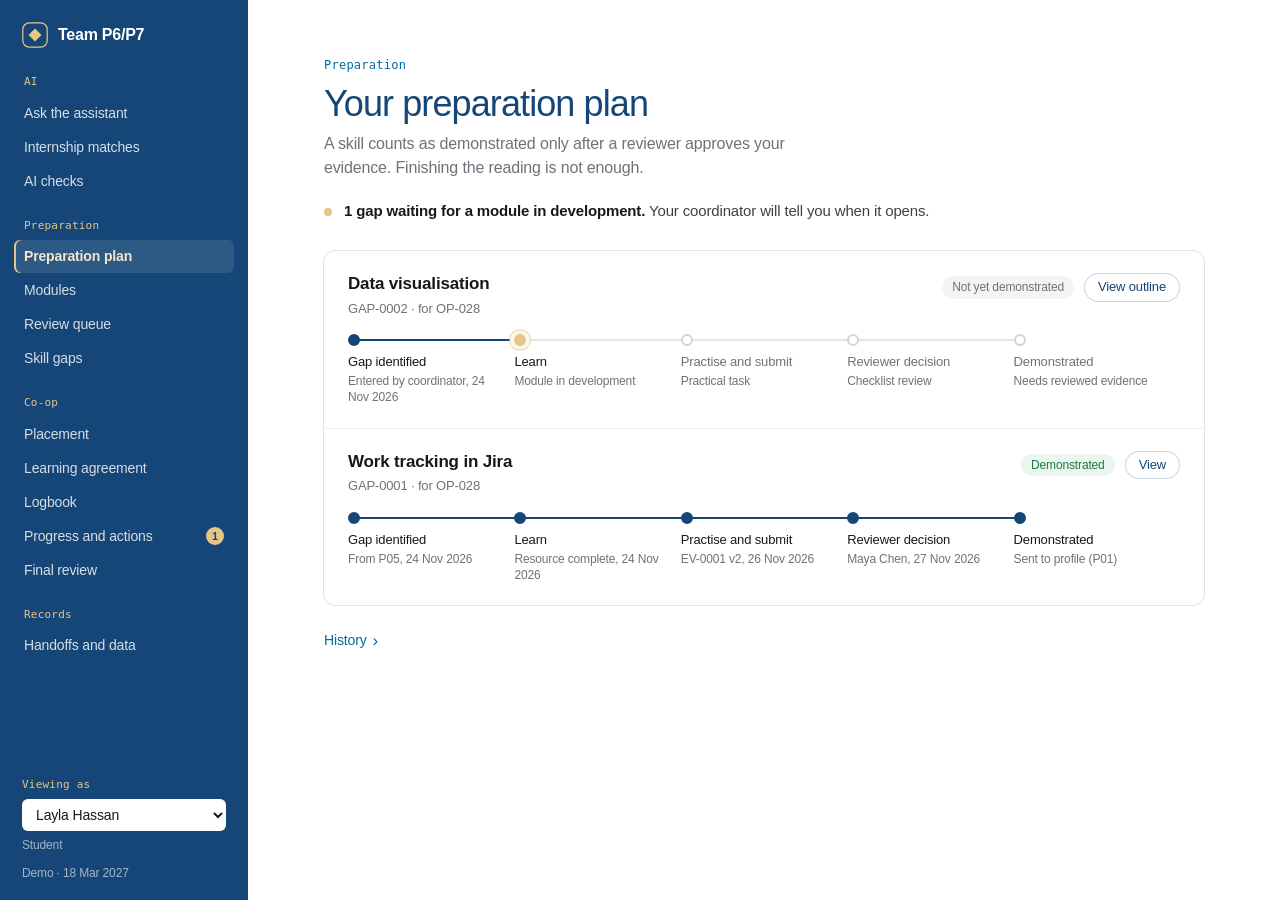
==== commit 29c5c8bd: "Sprint 3: read P04/P05 handoff files in their data dictionary v3 format - Import P05 skill gaps and " ====
--- a/source/src/index.html
+++ b/source/src/index.html
@@ -13,6 +13,7 @@
 <noscript>Team P6/P7 needs JavaScript to run.</noscript>
 <script src="data.js"></script>
 <script src="ai_data.js"></script>
+<script src="faq_partner.js"></script>
 <script src="ai_engine.js"></script>
 <script src="app.js"></script>
 </body>
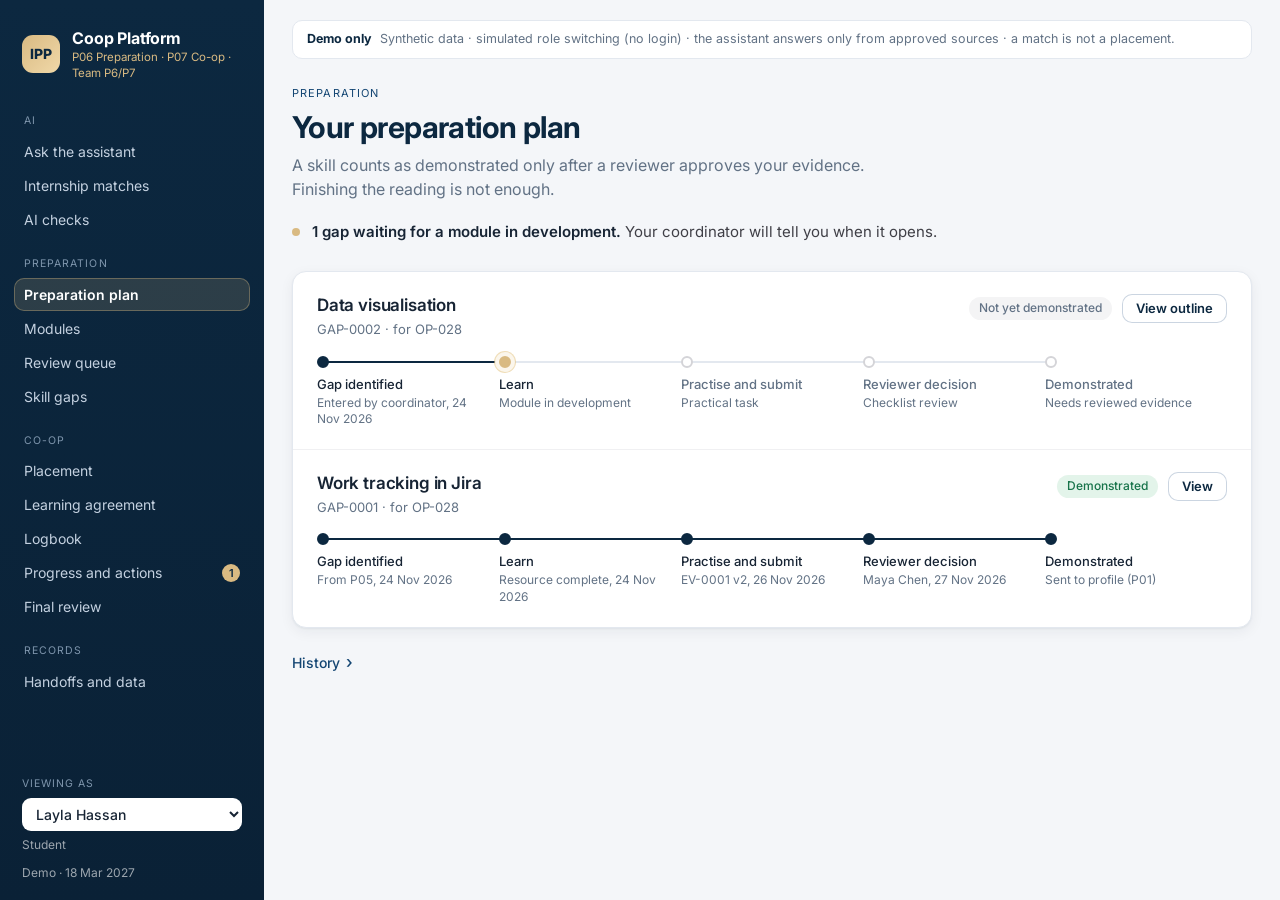
==== commit 7936fea4: "Match the shared Coop Platform look of the P04/P05 app Navy sidebar with the IPP mark and "Coop Plat" ====
--- a/source/src/index.html
+++ b/source/src/index.html
@@ -6,11 +6,14 @@
 <title>Team P6/P7 · Co-op preparation and progress</title>
 <meta name="description" content="Team P6/P7 classroom prototype for BUS2010 IPP projects P06 and P07: internship preparation, co-op learning progress, and Sprint 2 AI features (FAQ assistant and internship matching).">
 <link rel="icon" href="data:image/svg+xml,%3Csvg xmlns='http://www.w3.org/2000/svg' viewBox='0 0 32 32'%3E%3Crect width='32' height='32' rx='8' fill='%23154677'/%3E%3Cpath d='M16 7.5 24.5 16 16 24.5 7.5 16z' fill='%23E5C687'/%3E%3C/svg%3E">
+<link rel="preconnect" href="https://fonts.googleapis.com">
+<link href="https://fonts.googleapis.com/css2?family=Inter:wght@400;500;600;700;800&display=swap" rel="stylesheet">
 <link rel="stylesheet" href="styles.css">
 </head>
 <body>
 <div id="root"></div>
 <noscript>Team P6/P7 needs JavaScript to run.</noscript>
+<script src="partner_data.js"></script>
 <script src="data.js"></script>
 <script src="ai_data.js"></script>
 <script src="faq_partner.js"></script>
--- a/source/src/styles.css
+++ b/source/src/styles.css
@@ -1,35 +1,35 @@
-/* Team P6/P7 — design tokens. MBZUAI colours: navy #154677, blue #006BA1, gold #E5C687. */
+/* Team P6/P7 — design tokens. Sprint 3: aligned with the shared Coop Platform look used by P04/P05 (navy #0C2840, blue #144673, gold #D9BA82, Inter). */
 :root {
-  --navy: #154677;
-  --blue: #006BA1;
-  --gold: #E5C687;
-  --navy-deep: #0F3861;
+  --navy: #0C2840;
+  --blue: #144673;
+  --gold: #D9BA82;
+  --navy-deep: #12355a;
   --gold-ink: #574A30;
   --gold-50: #FBF6EC;
-  --cream: #F5E6CE;
-
-  --bg: #FFFFFF;
+  --cream: #F7EBDB;
+
+  --bg: #F4F6F9;
   --paper: #FFFFFF;
   --fill: #F4F4F5;
-  --ink: #18181B;
+  --ink: #172434;
   --ink-2: #3F3F46;
-  --muted: #71717A;
+  --muted: #627285;
   --faint: #A1A1AA;
-  --line: #E4E4E7;
+  --line: #e3e8ef;
   --line-2: #F0F0F2;
 
-  --blue-50: #EAF3F8;
+  --blue-50: #eaf1f8;
   --navy-50: #EEF2F7;
-  --green: #1B7A43;  --green-50: #EAF6EF;
-  --red: #C42B1C;    --red-50: #FCEDEB;
-
-  --sans: -apple-system, BlinkMacSystemFont, "SF Pro Text", "Helvetica Neue", Helvetica, Arial, sans-serif;
-  --display: -apple-system, BlinkMacSystemFont, "SF Pro Display", "Helvetica Neue", Helvetica, Arial, sans-serif;
+  --green: #17734a;  --green-50: #e3f4ea;
+  --red: #b42318;    --red-50: #fde8e6;
+
+  --sans: "Inter", -apple-system, BlinkMacSystemFont, "SF Pro Text", "Helvetica Neue", Helvetica, Arial, sans-serif;
+  --display: "Inter", -apple-system, BlinkMacSystemFont, "SF Pro Display", "Helvetica Neue", Helvetica, Arial, sans-serif;
   --mono: ui-monospace, "SF Mono", Menlo, monospace;
 
-  --r-sm: 6px; --r-md: 12px;
+  --r-sm: 9px; --r-md: 14px;
   --card: 0 0 0 1px var(--line);
-  --focus: 0 0 0 3px rgba(0, 107, 161, 0.28);
+  --focus: 0 0 0 3px rgba(20, 70, 115, 0.14);
   --ease: cubic-bezier(0.23, 1, 0.32, 1);
 }
 
@@ -55,7 +55,7 @@
 .sr-only { position: absolute; width: 1px; height: 1px; overflow: hidden; clip: rect(0 0 0 0); white-space: nowrap; }
 
 /* ---------- Shell ---------- */
-.app { display: grid; grid-template-columns: 248px 1fr; min-height: 100vh; }
+.app { display: grid; grid-template-columns: 264px 1fr; min-height: 100vh; }
 .side {
   background: var(--navy); padding: 22px 14px 18px;
   display: flex; flex-direction: column; gap: 26px; position: sticky; top: 0; height: 100vh; overflow-y: auto;
@@ -397,3 +397,26 @@
   .msg { max-width: 100%; }
 }
 @media (prefers-reduced-motion: reduce) { .toast, .btn, details.more > summary::after { transition: none; } }
+
+/* ---------- Sprint 3: shared Coop Platform look (matches the P04/P05 app) ---------- */
+body { font-size: 14.5px; letter-spacing: 0; }
+.side { background: linear-gradient(180deg, var(--navy) 0%, #0a2136 100%); color: #d7e1ec; }
+.brand { gap: 12px; padding: 4px 8px 6px; }
+.brand-logo { width: 38px; height: 38px; border-radius: 11px; background: linear-gradient(135deg, var(--gold), #f0d8a8); color: var(--navy);
+  display: grid; place-items: center; font-weight: 800; font-size: 14px; flex: none; }
+.brand-name { font-size: 16px; font-weight: 700; color: #fff; letter-spacing: -.01em; }
+.brand-sub { color: var(--gold); font-size: 11.5px; line-height: 1.35; }
+.nav-group h4 { font-family: var(--sans); font-size: 10.5px; letter-spacing: .1em; text-transform: uppercase; color: #7f96ad; }
+.nav-group a { border-radius: 10px; color: #c4d1e0; }
+.nav-group a[aria-current="page"] { background: rgba(217, 186, 130, .16); color: #fff; box-shadow: inset 0 0 0 1px rgba(217, 186, 130, .35); }
+.whoami label { font-family: var(--sans); text-transform: uppercase; letter-spacing: .1em; font-size: 10.5px; color: #7f96ad; }
+.main { padding: 20px 28px 56px; }
+.main > * { max-width: 1040px; }
+.demo-banner { background: #fff; color: var(--muted); padding: 9px 14px; font-size: 12.5px; border: 1px solid var(--line); border-radius: 10px;
+  display: flex; gap: 8px; align-items: baseline; margin-bottom: 26px; }
+.demo-banner b { color: var(--navy); white-space: nowrap; }
+h1 { font-size: 30px; font-weight: 700; letter-spacing: -.02em; color: var(--navy); }
+.eyebrow { font-family: var(--sans); text-transform: uppercase; letter-spacing: .1em; font-size: 11px; color: var(--blue); }
+.panel { background: #fff; border: 1px solid var(--line); border-radius: var(--r-md); box-shadow: 0 1px 2px rgba(16, 32, 56, .05), 0 4px 14px rgba(16, 32, 56, .06); }
+.btn { border-radius: 10px; font-weight: 600; }
+.chip { border-radius: 999px; }
